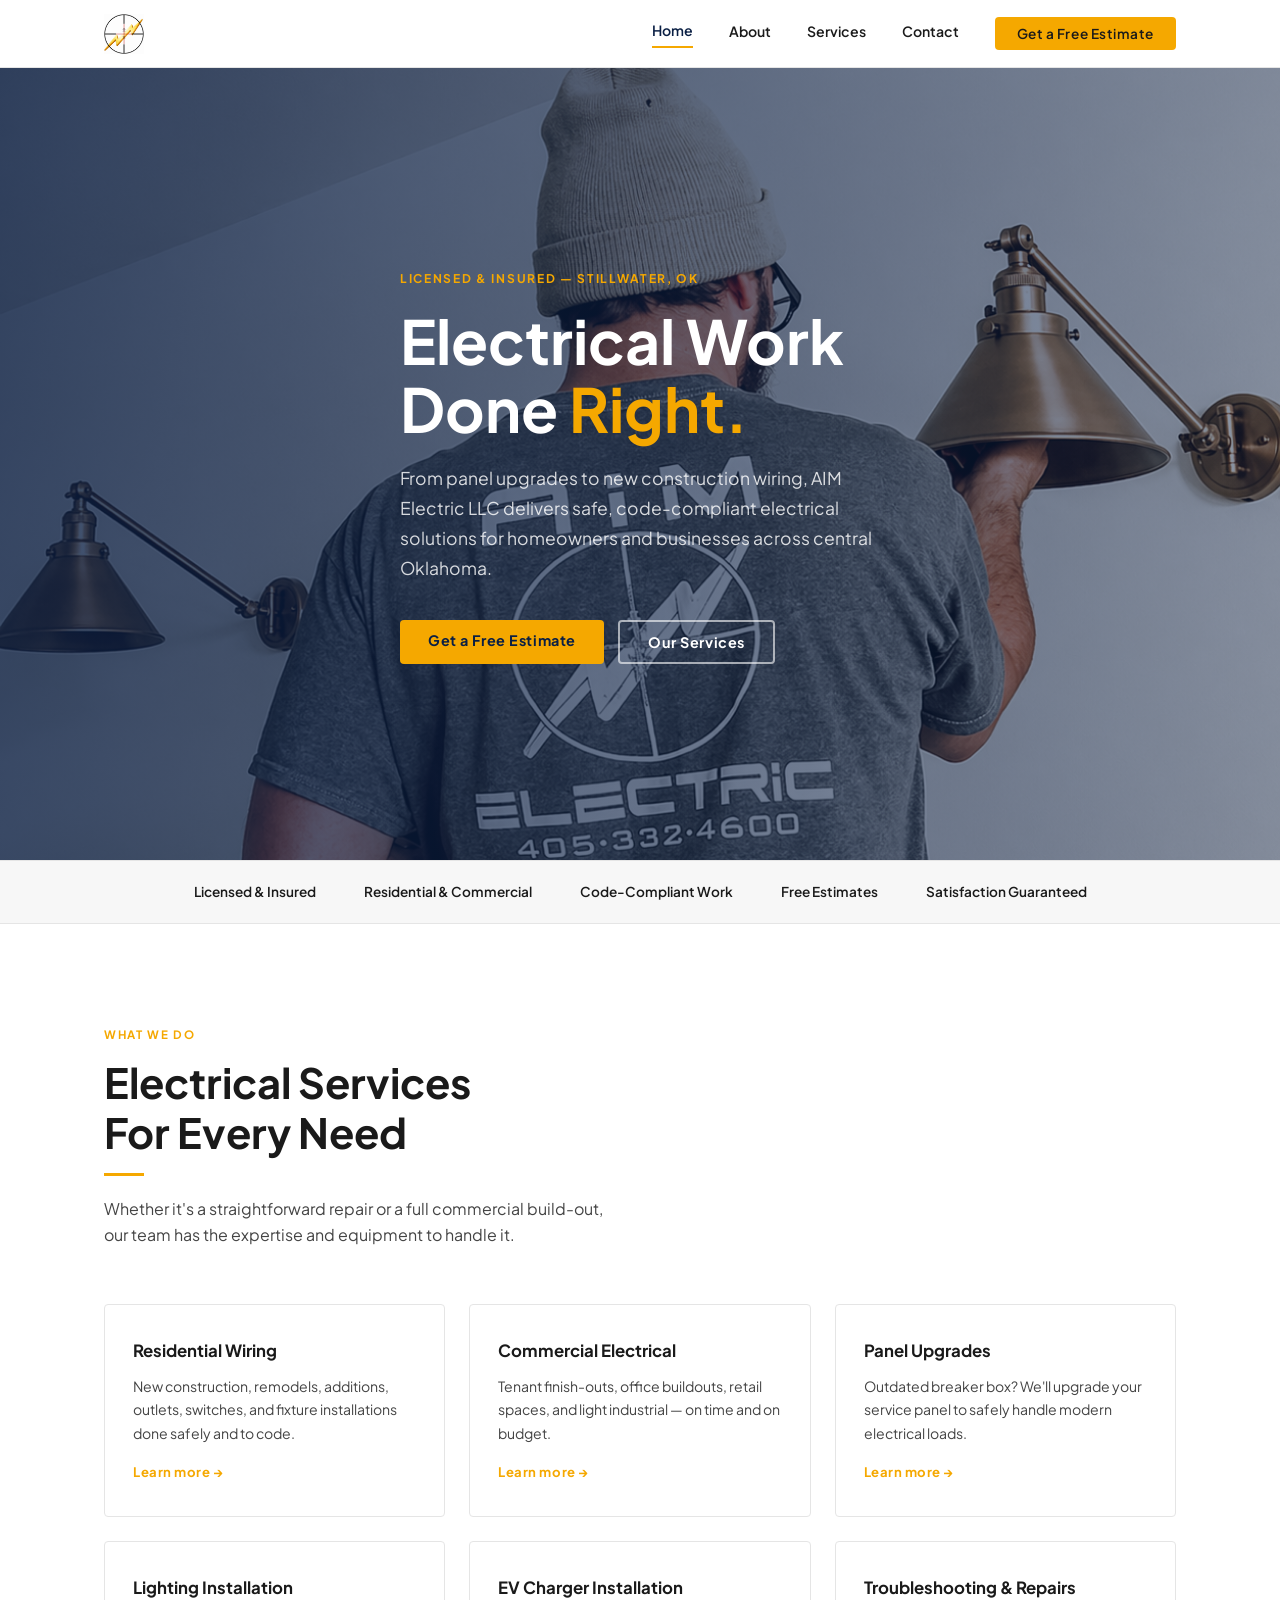
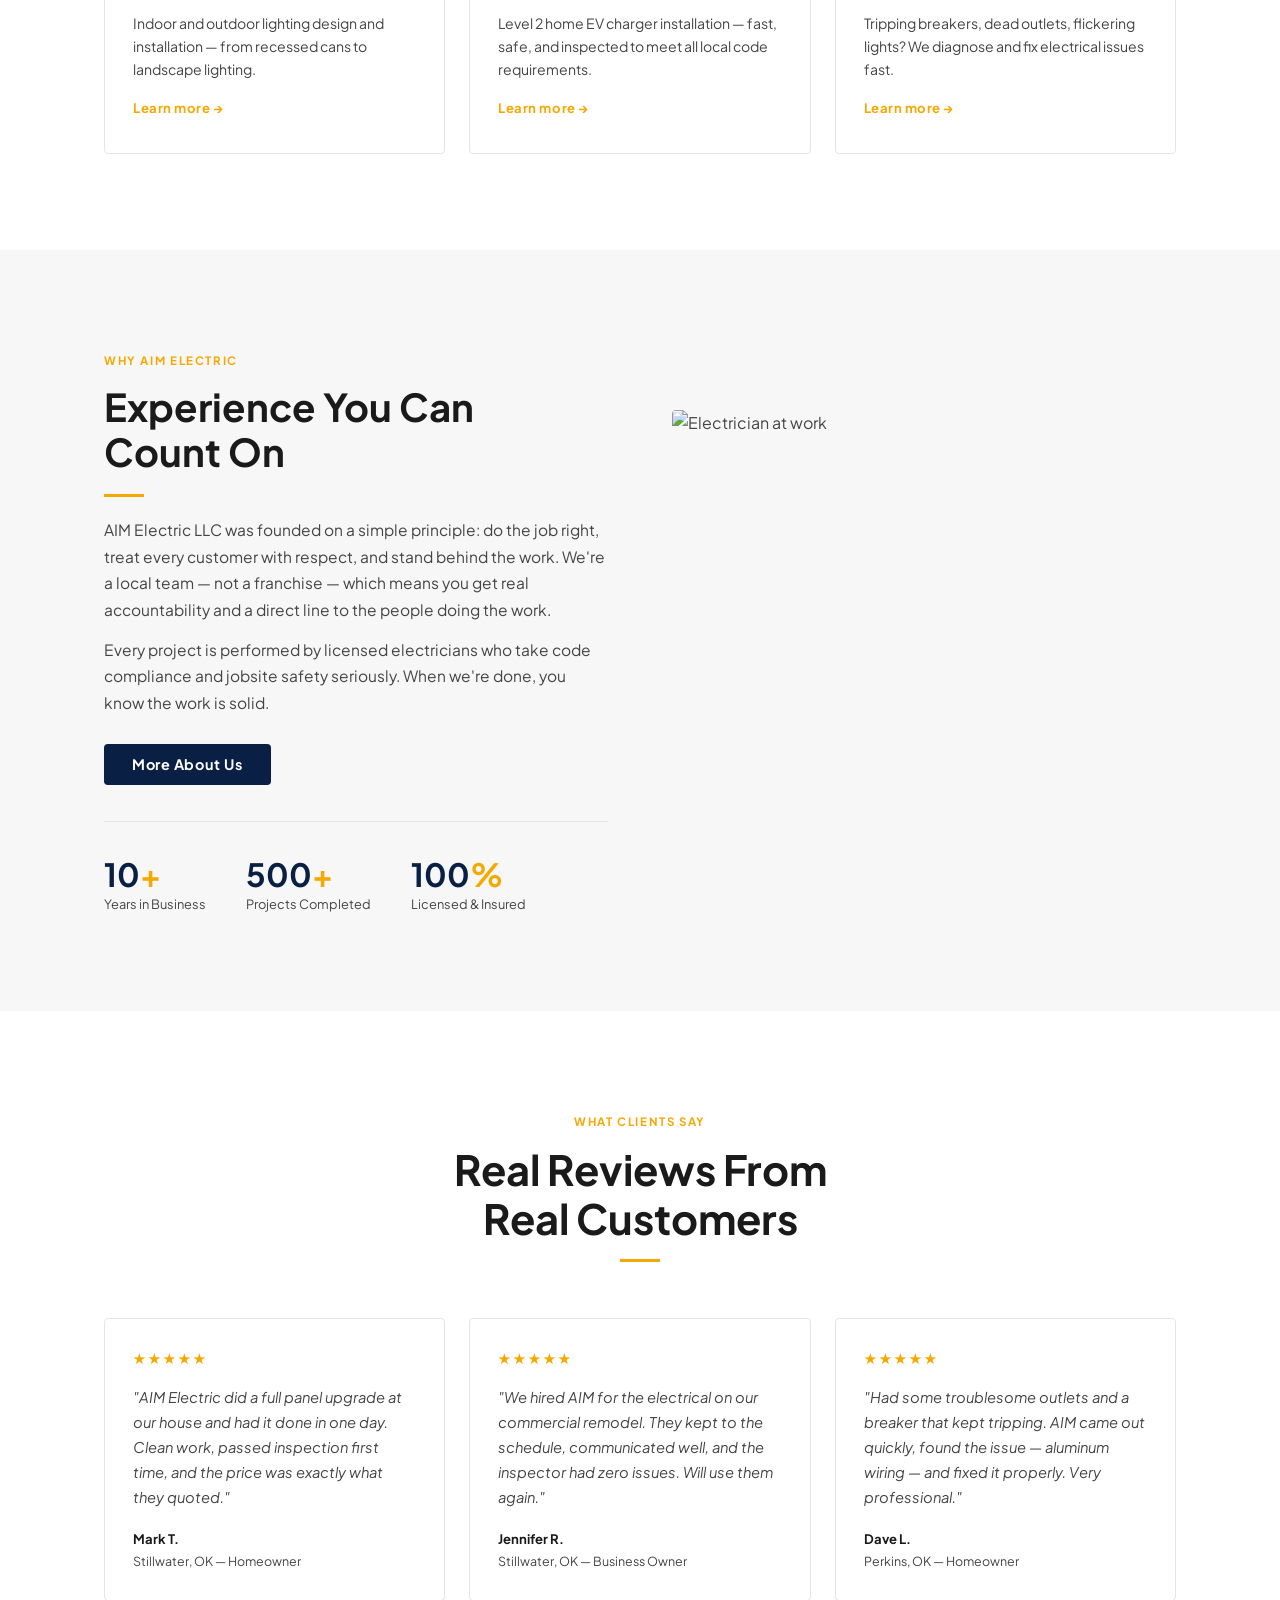
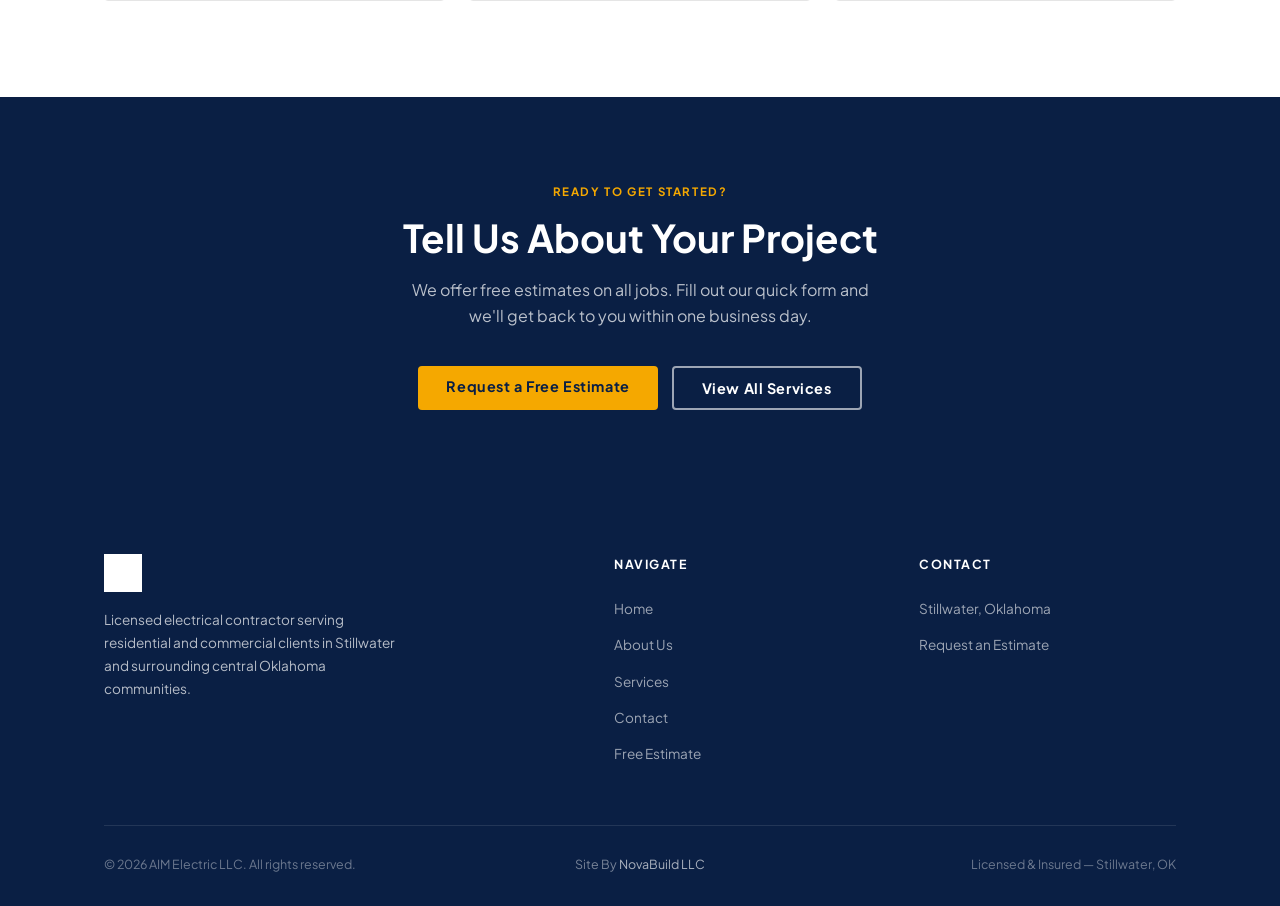
==== index.html @ 580af1d7 "Add SEO meta tags and sitemap for Google Search Console Co-Authored-By: Claude Sonnet 4.6 <noreply@a" ====
<!DOCTYPE html>
<html lang="en">
<head>
  <meta charset="UTF-8" />
  <meta name="google-site-verification" content="HYHI-oByEH_8BcsTdFU4TLCGy7oTAAjwu8lC7OO7nOA" />
  <meta name="description" content="AIM Electric - Licensed electrician serving the Stillwater and Edmond, OK area. Residential and commercial electrical services.">
  <meta name="keywords" content="electrician Stillwater OK, electrician Edmond OK, electrical contractor Oklahoma, AIM Electric">
  <meta property="og:title" content="AIM Electric | Licensed Electrician Oklahoma">
  <meta property="og:description" content="Licensed electrician serving Stillwater and Edmond, OK.">
  <meta property="og:url" content="https://aimelectric-ok.com/">
  <meta name="viewport" content="width=device-width, initial-scale=1.0" />
  <title>AIM Electric LLC — Licensed Electrical Contractor | Stillwater, OK</title>
  <link rel="stylesheet" href="css/style.css" />
</head>
<body>

  <!-- ═══ NAVBAR ═══ -->
  <nav class="navbar" role="navigation" aria-label="Main navigation">
    <div class="nav-inner">
      <a href="index.html" class="nav-logo" aria-label="AIM Electric Home">
        <img src="AIM_Logo.png" alt="AIM Electric LLC" />
      </a>
      <div class="nav-links">
        <a href="index.html" class="active">Home</a>
        <a href="about.html">About</a>
        <a href="services.html">Services</a>
        <a href="contact.html">Contact</a>
        <a href="contact.html" class="btn btn-gold">Get a Free Estimate</a>
      </div>
      <button class="hamburger" aria-label="Open menu" aria-expanded="false">
        <span></span><span></span><span></span>
      </button>
    </div>
  </nav>
  <div class="mobile-nav">
    <a href="index.html">Home</a>
    <a href="about.html">About</a>
    <a href="services.html">Services</a>
    <a href="contact.html">Contact</a>
    <a href="contact.html" class="btn btn-gold">Get a Free Estimate</a>
  </div>

  <!-- ═══ HERO ═══ -->
  <section class="hero" aria-label="Hero">
    <div class="hero-bg" style="background-image: url('Photos/Hero_Photo.png');"></div>
    <div class="hero-overlay"></div>
    <div class="container">
      <div class="hero-content">
        <span class="eyebrow">Licensed &amp; Insured — Stillwater, OK</span>
        <h1>Electrical Work<br>Done <span>Right.</span></h1>
        <p>From panel upgrades to new construction wiring, AIM Electric LLC delivers safe, code-compliant electrical solutions for homeowners and businesses across central Oklahoma.</p>
        <div class="hero-actions">
          <a href="contact.html" class="btn btn-gold">Get a Free Estimate</a>
          <a href="services.html" class="btn btn-outline-white">Our Services</a>
        </div>
      </div>
    </div>
  </section>

  <!-- ═══ TRUST BAR ═══ -->
  <div class="trust-bar">
    <div class="trust-bar-inner">
      <div class="trust-item">Licensed &amp; Insured</div>
      <div class="trust-item">Residential &amp; Commercial</div>
      <div class="trust-item">Code-Compliant Work</div>
      <div class="trust-item">Free Estimates</div>
      <div class="trust-item">Satisfaction Guaranteed</div>
    </div>
  </div>

  <!-- ═══ SERVICES OVERVIEW ═══ -->
  <section class="section">
    <div class="container">
      <div class="section-heading fade-up">
        <span class="section-label">What We Do</span>
        <h2>Electrical Services<br>For Every Need</h2>
        <div class="divider"></div>
        <p>Whether it's a straightforward repair or a full commercial build-out, our team has the expertise and equipment to handle it.</p>
      </div>
      <div class="services-grid">
        <div class="service-card fade-up delay-1">
          <h3>Residential Wiring</h3>
          <p>New construction, remodels, additions, outlets, switches, and fixture installations done safely and to code.</p>
          <a href="services.html" class="service-card-link">Learn more →</a>
        </div>
        <div class="service-card fade-up delay-2">
          <h3>Commercial Electrical</h3>
          <p>Tenant finish-outs, office buildouts, retail spaces, and light industrial — on time and on budget.</p>
          <a href="services.html" class="service-card-link">Learn more →</a>
        </div>
        <div class="service-card fade-up delay-3">
          <h3>Panel Upgrades</h3>
          <p>Outdated breaker box? We'll upgrade your service panel to safely handle modern electrical loads.</p>
          <a href="services.html" class="service-card-link">Learn more →</a>
        </div>
        <div class="service-card fade-up delay-1">
          <h3>Lighting Installation</h3>
          <p>Indoor and outdoor lighting design and installation — from recessed cans to landscape lighting.</p>
          <a href="services.html" class="service-card-link">Learn more →</a>
        </div>
        <div class="service-card fade-up delay-2">
          <h3>EV Charger Installation</h3>
          <p>Level 2 home EV charger installation — fast, safe, and inspected to meet all local code requirements.</p>
          <a href="services.html" class="service-card-link">Learn more →</a>
        </div>
        <div class="service-card fade-up delay-3">
          <h3>Troubleshooting &amp; Repairs</h3>
          <p>Tripping breakers, dead outlets, flickering lights? We diagnose and fix electrical issues fast.</p>
          <a href="services.html" class="service-card-link">Learn more →</a>
        </div>
      </div>
    </div>
  </section>

  <!-- ═══ WHY AIM ═══ -->
  <section class="section section-gray">
    <div class="container">
      <div class="why-grid">
        <div class="why-left fade-up">
          <span class="section-label">Why AIM Electric</span>
          <h2>Experience You Can<br>Count On</h2>
          <div class="divider"></div>
          <p>AIM Electric LLC was founded on a simple principle: do the job right, treat every customer with respect, and stand behind the work. We're a local team — not a franchise — which means you get real accountability and a direct line to the people doing the work.</p>
          <p>Every project is performed by licensed electricians who take code compliance and jobsite safety seriously. When we're done, you know the work is solid.</p>
          <a href="about.html" class="btn btn-primary">More About Us</a>
          <div class="stat-row">
            <div class="stat-item">
              <div class="stat-num">10<span>+</span></div>
              <div class="stat-label">Years in Business</div>
            </div>
            <div class="stat-item">
              <div class="stat-num">500<span>+</span></div>
              <div class="stat-label">Projects Completed</div>
            </div>
            <div class="stat-item">
              <div class="stat-num">100<span>%</span></div>
              <div class="stat-label">Licensed &amp; Insured</div>
            </div>
          </div>
        </div>
        <div class="why-right fade-up delay-2">
          <img src="https://images.unsplash.com/photo-1558618666-fcd25c85cd64?w=900&q=80" alt="Electrician at work" />
        </div>
      </div>
    </div>
  </section>

  <!-- ═══ TESTIMONIALS ═══ -->
  <section class="section">
    <div class="container">
      <div class="section-heading centered fade-up">
        <span class="section-label">What Clients Say</span>
        <h2>Real Reviews From<br>Real Customers</h2>
        <div class="divider centered"></div>
      </div>
      <div class="testimonials-grid">
        <div class="testi-card fade-up delay-1">
          <div class="testi-stars">★★★★★</div>
          <blockquote>"AIM Electric did a full panel upgrade at our house and had it done in one day. Clean work, passed inspection first time, and the price was exactly what they quoted."</blockquote>
          <div class="testi-author">Mark T.</div>
          <div class="testi-location">Stillwater, OK — Homeowner</div>
        </div>
        <div class="testi-card fade-up delay-2">
          <div class="testi-stars">★★★★★</div>
          <blockquote>"We hired AIM for the electrical on our commercial remodel. They kept to the schedule, communicated well, and the inspector had zero issues. Will use them again."</blockquote>
          <div class="testi-author">Jennifer R.</div>
          <div class="testi-location">Stillwater, OK — Business Owner</div>
        </div>
        <div class="testi-card fade-up delay-3">
          <div class="testi-stars">★★★★★</div>
          <blockquote>"Had some troublesome outlets and a breaker that kept tripping. AIM came out quickly, found the issue — aluminum wiring — and fixed it properly. Very professional."</blockquote>
          <div class="testi-author">Dave L.</div>
          <div class="testi-location">Perkins, OK — Homeowner</div>
        </div>
      </div>
    </div>
  </section>

  <!-- ═══ CTA STRIP ═══ -->
  <section class="cta-strip">
    <div class="container">
      <span class="section-label eyebrow">Ready to Get Started?</span>
      <h2>Tell Us About Your Project</h2>
      <p>We offer free estimates on all jobs. Fill out our quick form and we'll get back to you within one business day.</p>
      <div class="cta-actions">
        <a href="contact.html" class="btn btn-gold">Request a Free Estimate</a>
        <a href="services.html" class="btn btn-outline-white">View All Services</a>
      </div>
    </div>
  </section>

  <!-- ═══ FOOTER ═══ -->
  <footer class="footer">
    <div class="container">
      <div class="footer-grid">
        <div class="footer-brand">
          <img src="AIM_Logo.png" alt="AIM Electric LLC" class="footer-logo" />
          <p>Licensed electrical contractor serving residential and commercial clients in Stillwater and surrounding central Oklahoma communities.</p>
        </div>
        <div class="footer-col">
          <h4>Navigate</h4>
          <ul>
            <li><a href="index.html">Home</a></li>
            <li><a href="about.html">About Us</a></li>
            <li><a href="services.html">Services</a></li>
            <li><a href="contact.html">Contact</a></li>
            <li><a href="contact.html">Free Estimate</a></li>
          </ul>
        </div>
        <div class="footer-col">
          <h4>Contact</h4>
          <ul>
            <li><a href="contact.html">Stillwater, Oklahoma</a></li>
            <li><a href="contact.html">Request an Estimate</a></li>
          </ul>
        </div>
      </div>
      <div class="footer-bottom">
        <span>&copy; 2026 AIM Electric LLC. All rights reserved.</span>
        <span class="footer-credit">Site By <a href="https://www.novabuildweb.com" target="_blank" rel="noopener noreferrer">NovaBuild LLC</a></span>
        <span>Licensed &amp; Insured — Stillwater, OK</span>
      </div>
    </div>
  </footer>

  <script src="js/main.js"></script>
</body>
</html>
---- css/style.css ----
/* ── AIM Electric LLC — Shared Styles ── */
@import url('https://fonts.googleapis.com/css2?family=Plus+Jakarta+Sans:wght@400;500;600;700&display=swap');

:root {
  --white: #FFFFFF;
  --gray-bg: #F7F7F7;
  --gray-border: #E5E5E5;
  --navy: #0A1F44;
  --gold: #F5A800;
  --text-dark: #1A1A1A;
  --text-body: #444444;
  --radius: 4px;
  --ease: 0.22s ease;
  --shadow: 0 2px 16px rgba(10,31,68,0.09);
  --shadow-lg: 0 8px 40px rgba(10,31,68,0.13);
}

*, *::before, *::after { box-sizing: border-box; margin: 0; padding: 0; }

html { scroll-behavior: smooth; }

body {
  font-family: 'Plus Jakarta Sans', sans-serif;
  color: var(--text-body);
  background: var(--white);
  line-height: 1.65;
  -webkit-font-smoothing: antialiased;
}

img { max-width: 100%; display: block; }
a { text-decoration: none; color: inherit; }
ul { list-style: none; }

/* ── CONTAINER ── */
.container { max-width: 1120px; margin: 0 auto; padding: 0 24px; }

/* ── BUTTONS ── */
.btn {
  display: inline-block;
  padding: 13px 28px;
  border-radius: var(--radius);
  font-size: 0.9rem;
  font-weight: 700;
  letter-spacing: 0.04em;
  transition: all var(--ease);
  cursor: pointer;
  border: none;
  line-height: 1;
  white-space: nowrap;
}
.btn-primary { background: var(--navy); color: var(--white); }
.btn-primary:hover { background: #0d2a5e; }
.btn-gold { background: var(--gold); color: var(--navy); }
.btn-gold:hover { background: #e09800; }
.btn-outline { background: transparent; color: var(--navy); border: 2px solid var(--navy); }
.btn-outline:hover { background: var(--navy); color: var(--white); }
.btn-outline-white { background: transparent; color: var(--white); border: 2px solid rgba(255,255,255,0.6); }
.btn-outline-white:hover { background: var(--white); color: var(--navy); }

/* ── NAVBAR ── */
.navbar {
  position: fixed;
  top: 0; left: 0; right: 0;
  z-index: 900;
  background: var(--white);
  border-bottom: 1px solid var(--gray-border);
  height: 68px;
}
.nav-inner {
  max-width: 1120px;
  margin: 0 auto;
  padding: 0 24px;
  height: 100%;
  display: flex;
  align-items: center;
  justify-content: space-between;
}
.nav-logo img { height: 40px; width: auto; }
.nav-links { display: flex; align-items: center; gap: 36px; }
.nav-links a {
  font-size: 0.88rem;
  font-weight: 600;
  color: var(--text-dark);
  transition: color var(--ease);
  position: relative;
  padding-bottom: 4px;
}
.nav-links a:hover { color: var(--gold); }
.nav-links a.active {
  color: var(--navy);
  border-bottom: 2px solid var(--gold);
}
.nav-links .btn { padding: 10px 22px; font-size: 0.85rem; }

.hamburger {
  display: none;
  flex-direction: column;
  gap: 5px;
  background: none;
  border: none;
  cursor: pointer;
  padding: 4px;
}
.hamburger span {
  display: block;
  width: 24px;
  height: 2px;
  background: var(--text-dark);
  transition: all 0.25s ease;
  border-radius: 2px;
}

.mobile-nav {
  display: none;
  position: fixed;
  top: 68px; left: 0; right: 0;
  background: var(--white);
  border-bottom: 1px solid var(--gray-border);
  z-index: 899;
  flex-direction: column;
  padding: 16px 24px 24px;
  gap: 4px;
}
.mobile-nav a {
  display: block;
  padding: 12px 0;
  font-size: 0.95rem;
  font-weight: 600;
  color: var(--text-dark);
  border-bottom: 1px solid var(--gray-border);
}
.mobile-nav a:last-child { border-bottom: none; }
.mobile-nav .btn { margin-top: 12px; text-align: center; width: 100%; }

/* ── PAGE OFFSET ── */
body { padding-top: 68px; }

/* ── HERO (full) ── */
.hero {
  position: relative;
  min-height: 88vh;
  display: flex;
  align-items: center;
  overflow: hidden;
}
.hero-bg {
  position: absolute;
  inset: 0;
  background-size: cover;
  background-position: center;
}
.hero-overlay {
  position: absolute;
  inset: 0;
  background: linear-gradient(100deg, rgba(10,31,68,0.82) 0%, rgba(10,31,68,0.45) 100%);
}
.hero-content {
  position: relative;
  z-index: 2;
  max-width: 640px;
  padding: 80px 24px;
}
.hero-content .eyebrow {
  display: inline-block;
  font-size: 0.75rem;
  font-weight: 700;
  letter-spacing: 0.14em;
  text-transform: uppercase;
  color: var(--gold);
  margin-bottom: 18px;
}
.hero-content h1 {
  font-size: clamp(2.4rem, 5vw, 3.8rem);
  font-weight: 700;
  color: var(--white);
  line-height: 1.12;
  margin-bottom: 22px;
}
.hero-content h1 span { color: var(--gold); }
.hero-content p {
  font-size: 1.1rem;
  color: rgba(255,255,255,0.82);
  max-width: 480px;
  margin-bottom: 36px;
  line-height: 1.7;
}
.hero-actions { display: flex; gap: 14px; flex-wrap: wrap; }

/* ── HERO SM (page heroes) ── */
.hero-sm {
  min-height: 38vh;
  display: flex;
  align-items: center;
  position: relative;
  overflow: hidden;
}
.hero-sm .hero-content { padding: 60px 24px; }
.hero-sm .hero-content h1 { font-size: clamp(1.9rem, 4vw, 2.8rem); }

/* ── TRUST BAR ── */
.trust-bar {
  background: var(--gray-bg);
  border-top: 1px solid var(--gray-border);
  border-bottom: 1px solid var(--gray-border);
  padding: 20px 0;
}
.trust-bar-inner {
  display: flex;
  align-items: center;
  justify-content: center;
  gap: 48px;
  flex-wrap: wrap;
}
.trust-item {
  display: flex;
  align-items: center;
  gap: 10px;
  font-size: 0.85rem;
  font-weight: 600;
  color: var(--text-dark);
}
.trust-icon { font-size: 1.2rem; }

/* ── SECTIONS ── */
.section { padding: 96px 0; }
.section-sm { padding: 64px 0; }
.section-gray { background: var(--gray-bg); }

.section-label {
  display: inline-block;
  font-size: 0.72rem;
  font-weight: 700;
  letter-spacing: 0.14em;
  text-transform: uppercase;
  color: var(--gold);
  margin-bottom: 14px;
}
.section-heading { max-width: 600px; margin-bottom: 56px; }
.section-heading.centered { margin: 0 auto 56px; text-align: center; }
.section-heading h2 {
  font-size: clamp(1.8rem, 3.5vw, 2.6rem);
  font-weight: 700;
  color: var(--text-dark);
  line-height: 1.18;
  margin-bottom: 16px;
}
.section-heading p { font-size: 1rem; color: var(--text-body); max-width: 520px; }
.section-heading.centered p { margin: 0 auto; }

.divider {
  width: 40px;
  height: 3px;
  background: var(--gold);
  margin-bottom: 20px;
}
.divider.centered { margin: 0 auto 20px; }

/* ── SERVICE CARDS ── */
.services-grid {
  display: grid;
  grid-template-columns: repeat(3, 1fr);
  gap: 24px;
}
.service-card {
  background: var(--white);
  border: 1px solid var(--gray-border);
  border-radius: var(--radius);
  padding: 32px 28px;
  transition: all var(--ease);
}
.service-card:hover {
  border-color: var(--gold);
  box-shadow: var(--shadow);
  transform: translateY(-2px);
}
.service-card-icon {
  width: 52px;
  height: 52px;
  background: rgba(245,168,0,0.1);
  border-radius: var(--radius);
  display: flex;
  align-items: center;
  justify-content: center;
  font-size: 1.5rem;
  margin-bottom: 20px;
}
.service-card h3 {
  font-size: 1.05rem;
  font-weight: 700;
  color: var(--text-dark);
  margin-bottom: 10px;
}
.service-card p { font-size: 0.88rem; color: var(--text-body); line-height: 1.65; }
.service-card-img {
  width: calc(100% + 56px);
  margin: -32px -28px 24px;
  height: 200px;
  object-fit: cover;
  display: block;
  border-radius: var(--radius) var(--radius) 0 0;
}
.service-card-link {
  display: inline-block;
  margin-top: 16px;
  font-size: 0.82rem;
  font-weight: 700;
  color: var(--gold);
  letter-spacing: 0.04em;
}
.service-card-link:hover { color: var(--navy); }

/* ── WHY AIM ── */
.why-grid {
  display: grid;
  grid-template-columns: 1fr 1fr;
  gap: 64px;
  align-items: center;
}
.why-left h2 {
  font-size: clamp(1.8rem, 3vw, 2.5rem);
  font-weight: 700;
  color: var(--text-dark);
  line-height: 1.18;
  margin-bottom: 20px;
}
.why-left p { font-size: 0.97rem; color: var(--text-body); margin-bottom: 14px; line-height: 1.7; }
.why-left .btn { margin-top: 14px; }
.why-right img {
  width: 100%;
  border-radius: var(--radius);
  object-fit: cover;
  height: 440px;
}

.stat-row {
  display: flex;
  gap: 40px;
  margin-top: 36px;
  padding-top: 36px;
  border-top: 1px solid var(--gray-border);
}
.stat-item .stat-num {
  font-size: 2rem;
  font-weight: 700;
  color: var(--navy);
  line-height: 1;
}
.stat-item .stat-num span { color: var(--gold); }
.stat-item .stat-label { font-size: 0.8rem; color: var(--text-body); margin-top: 4px; }

/* ── TESTIMONIALS ── */
.testimonials-grid {
  display: grid;
  grid-template-columns: repeat(3, 1fr);
  gap: 24px;
}
.testi-card {
  background: var(--white);
  border: 1px solid var(--gray-border);
  border-radius: var(--radius);
  padding: 28px;
}
.testi-stars { color: var(--gold); font-size: 0.9rem; margin-bottom: 14px; letter-spacing: 2px; }
.testi-card blockquote {
  font-size: 0.92rem;
  color: var(--text-body);
  line-height: 1.7;
  margin-bottom: 18px;
  font-style: italic;
}
.testi-author { font-size: 0.82rem; font-weight: 700; color: var(--text-dark); }
.testi-location { font-size: 0.78rem; color: var(--text-body); margin-top: 2px; }

/* ── CTA STRIP ── */
.cta-strip {
  background: var(--navy);
  padding: 80px 0;
  text-align: center;
}
.cta-strip .eyebrow { color: var(--gold); }
.cta-strip h2 {
  font-size: clamp(1.7rem, 3.5vw, 2.4rem);
  font-weight: 700;
  color: var(--white);
  margin-bottom: 16px;
  line-height: 1.2;
}
.cta-strip p { font-size: 1rem; color: rgba(255,255,255,0.72); margin-bottom: 36px; max-width: 480px; margin-left: auto; margin-right: auto; }
.cta-actions { display: flex; gap: 14px; justify-content: center; flex-wrap: wrap; }

/* ── ABOUT PAGE ── */
.story-grid {
  display: grid;
  grid-template-columns: 1fr 1fr;
  gap: 64px;
  align-items: center;
}
.story-right img {
  width: 100%;
  height: 400px;
  object-fit: cover;
  border-radius: var(--radius);
}

.values-grid {
  display: grid;
  grid-template-columns: repeat(4, 1fr);
  gap: 24px;
}
.value-card {
  text-align: center;
  padding: 32px 20px;
  background: var(--white);
  border: 1px solid var(--gray-border);
  border-radius: var(--radius);
}
.value-icon { font-size: 2rem; margin-bottom: 14px; }
.value-card h4 { font-size: 0.95rem; font-weight: 700; color: var(--text-dark); margin-bottom: 8px; }
.value-card p { font-size: 0.82rem; color: var(--text-body); line-height: 1.65; }

/* ── CONTACT PAGE ── */
.contact-layout {
  display: grid;
  grid-template-columns: 1fr 1.5fr;
  gap: 64px;
  align-items: start;
}
.contact-info h2 {
  font-size: clamp(1.5rem, 3vw, 2.1rem);
  font-weight: 700;
  color: var(--text-dark);
  margin-bottom: 14px;
  line-height: 1.2;
}
.contact-info p { font-size: 0.95rem; color: var(--text-body); margin-bottom: 32px; line-height: 1.7; }

.contact-items { display: flex; flex-direction: column; gap: 20px; }
.contact-item { display: flex; align-items: flex-start; gap: 14px; }
.ci-icon {
  width: 44px;
  height: 44px;
  background: rgba(245,168,0,0.1);
  border-radius: var(--radius);
  display: flex;
  align-items: center;
  justify-content: center;
  font-size: 1.2rem;
  flex-shrink: 0;
}
.ci-label { font-size: 0.72rem; font-weight: 700; text-transform: uppercase; letter-spacing: 0.1em; color: var(--text-body); display: block; margin-bottom: 2px; }
.ci-value { font-size: 0.95rem; font-weight: 600; color: var(--text-dark); }
.ci-value a { color: var(--navy); }
.ci-value a:hover { color: var(--gold); }

/* ── FORMS ── */
.form-card {
  background: var(--white);
  border: 1px solid var(--gray-border);
  border-radius: var(--radius);
  padding: 40px;
  box-shadow: var(--shadow);
}
.form-card h3 {
  font-size: 1.35rem;
  font-weight: 700;
  color: var(--text-dark);
  margin-bottom: 6px;
}
.form-card .subtitle {
  font-size: 0.88rem;
  color: var(--text-body);
  margin-bottom: 28px;
  line-height: 1.65;
}

.form-grid {
  display: grid;
  grid-template-columns: 1fr 1fr;
  gap: 18px;
}
.form-group { display: flex; flex-direction: column; gap: 6px; }
.form-group.full { grid-column: 1 / -1; }
.form-group label {
  font-size: 0.8rem;
  font-weight: 700;
  color: var(--text-dark);
  letter-spacing: 0.03em;
}
.form-group input,
.form-group select,
.form-group textarea {
  width: 100%;
  padding: 11px 14px;
  border: 1.5px solid var(--gray-border);
  border-radius: var(--radius);
  font-family: inherit;
  font-size: 0.9rem;
  color: var(--text-dark);
  background: var(--white);
  transition: border-color var(--ease);
  outline: none;
}
.form-group input:focus,
.form-group select:focus,
.form-group textarea:focus { border-color: var(--navy); }
.form-group textarea { resize: vertical; min-height: 120px; }
.form-group select { appearance: none; background-image: url("data:image/svg+xml,%3Csvg xmlns='http://www.w3.org/2000/svg' width='12' height='8' viewBox='0 0 12 8'%3E%3Cpath d='M1 1l5 5 5-5' stroke='%23444' fill='none' stroke-width='1.5' stroke-linecap='round'/%3E%3C/svg%3E"); background-repeat: no-repeat; background-position: right 14px center; padding-right: 36px; }

.form-submit { align-items: flex-start; }
.form-submit .btn { min-width: 200px; padding: 14px 28px; font-size: 0.92rem; }

/* Services page full-width form */
.estimate-form-wrap { background: var(--gray-bg); padding: 56px 48px; border-radius: var(--radius); border: 1px solid var(--gray-border); }
.estimate-form-wrap h3 { font-size: 1.5rem; font-weight: 700; color: var(--text-dark); margin-bottom: 6px; }
.estimate-form-wrap .subtitle { font-size: 0.9rem; color: var(--text-body); margin-bottom: 28px; }

/* ── THANK YOU ── */
.thankyou-page {
  min-height: calc(100vh - 68px);
  display: flex;
  align-items: center;
  background: var(--gray-bg);
  padding: 80px 0;
}
.thankyou-card {
  background: var(--white);
  border: 1px solid var(--gray-border);
  border-radius: var(--radius);
  padding: 64px 48px;
  text-align: center;
  max-width: 580px;
  margin: 0 auto;
  box-shadow: var(--shadow);
}
.thankyou-icon {
  width: 72px;
  height: 72px;
  background: rgba(245,168,0,0.12);
  border-radius: 50%;
  display: flex;
  align-items: center;
  justify-content: center;
  font-size: 2rem;
  margin: 0 auto 28px;
}
.thankyou-card h1 { font-size: 1.9rem; font-weight: 700; color: var(--text-dark); margin-bottom: 16px; }
.thankyou-card p { font-size: 0.97rem; color: var(--text-body); margin-bottom: 36px; line-height: 1.7; max-width: 400px; margin-left: auto; margin-right: auto; }
.thankyou-actions { display: flex; gap: 14px; justify-content: center; flex-wrap: wrap; }

/* ── FOOTER ── */
.footer {
  background: var(--navy);
  padding: 64px 0 32px;
  color: rgba(255,255,255,0.7);
}
.footer-grid {
  display: grid;
  grid-template-columns: 1.8fr 1fr 1fr;
  gap: 48px;
  margin-bottom: 48px;
}
.footer-logo {
  height: 38px;
  width: auto;
  margin-bottom: 16px;
  filter: brightness(0) invert(1);
}
.footer-brand p { font-size: 0.85rem; line-height: 1.7; max-width: 300px; }
.footer-col h4 {
  font-size: 0.78rem;
  font-weight: 700;
  letter-spacing: 0.12em;
  text-transform: uppercase;
  color: var(--white);
  margin-bottom: 20px;
}
.footer-col li { margin-bottom: 10px; }
.footer-col a { font-size: 0.85rem; color: rgba(255,255,255,0.6); transition: color var(--ease); }
.footer-col a:hover { color: var(--gold); }

.footer-bottom {
  display: flex;
  align-items: center;
  justify-content: space-between;
  padding-top: 28px;
  border-top: 1px solid rgba(255,255,255,0.1);
  font-size: 0.78rem;
  color: rgba(255,255,255,0.4);
  position: relative;
  flex-wrap: wrap;
  gap: 8px;
}
.footer-credit {
  position: absolute;
  left: 50%;
  transform: translateX(-50%);
  white-space: nowrap;
  color: rgba(255,255,255,0.45);
}
.footer-credit a { color: rgba(255,255,255,0.65); transition: color var(--ease); }
.footer-credit a:hover { color: var(--gold); }

/* ── FADE UP ANIMATION ── */
.fade-up { opacity: 0; transform: translateY(28px); transition: opacity 0.55s ease, transform 0.55s ease; }
.fade-up.visible { opacity: 1; transform: translateY(0); }
.delay-1 { transition-delay: 0.1s; }
.delay-2 { transition-delay: 0.2s; }
.delay-3 { transition-delay: 0.3s; }
.delay-4 { transition-delay: 0.4s; }

/* ── RESPONSIVE ── */
@media (max-width: 900px) {
  .nav-links { display: none; }
  .hamburger { display: flex; }

  .services-grid { grid-template-columns: repeat(2, 1fr); }
  .why-grid { grid-template-columns: 1fr; gap: 40px; }
  .why-right img { height: 300px; }
  .story-grid { grid-template-columns: 1fr; gap: 40px; }
  .story-right img { height: 280px; }
  .values-grid { grid-template-columns: repeat(2, 1fr); }
  .testimonials-grid { grid-template-columns: 1fr; }
  .contact-layout { grid-template-columns: 1fr; gap: 40px; }
  .footer-grid { grid-template-columns: 1fr 1fr; gap: 32px; }
  .footer-brand { grid-column: 1 / -1; }
  .footer-credit { position: static; transform: none; }
  .estimate-form-wrap { padding: 32px 24px; }
}

@media (max-width: 600px) {
  .services-grid { grid-template-columns: 1fr; }
  .values-grid { grid-template-columns: 1fr; }
  .form-grid { grid-template-columns: 1fr; }
  .form-group.full { grid-column: 1; }
  .stat-row { gap: 24px; flex-wrap: wrap; }
  .trust-bar-inner { gap: 24px; }
  .hero-actions { flex-direction: column; }
  .footer-grid { grid-template-columns: 1fr; }
  .footer-bottom { flex-direction: column; align-items: flex-start; gap: 6px; }
  .thankyou-card { padding: 40px 24px; }
}
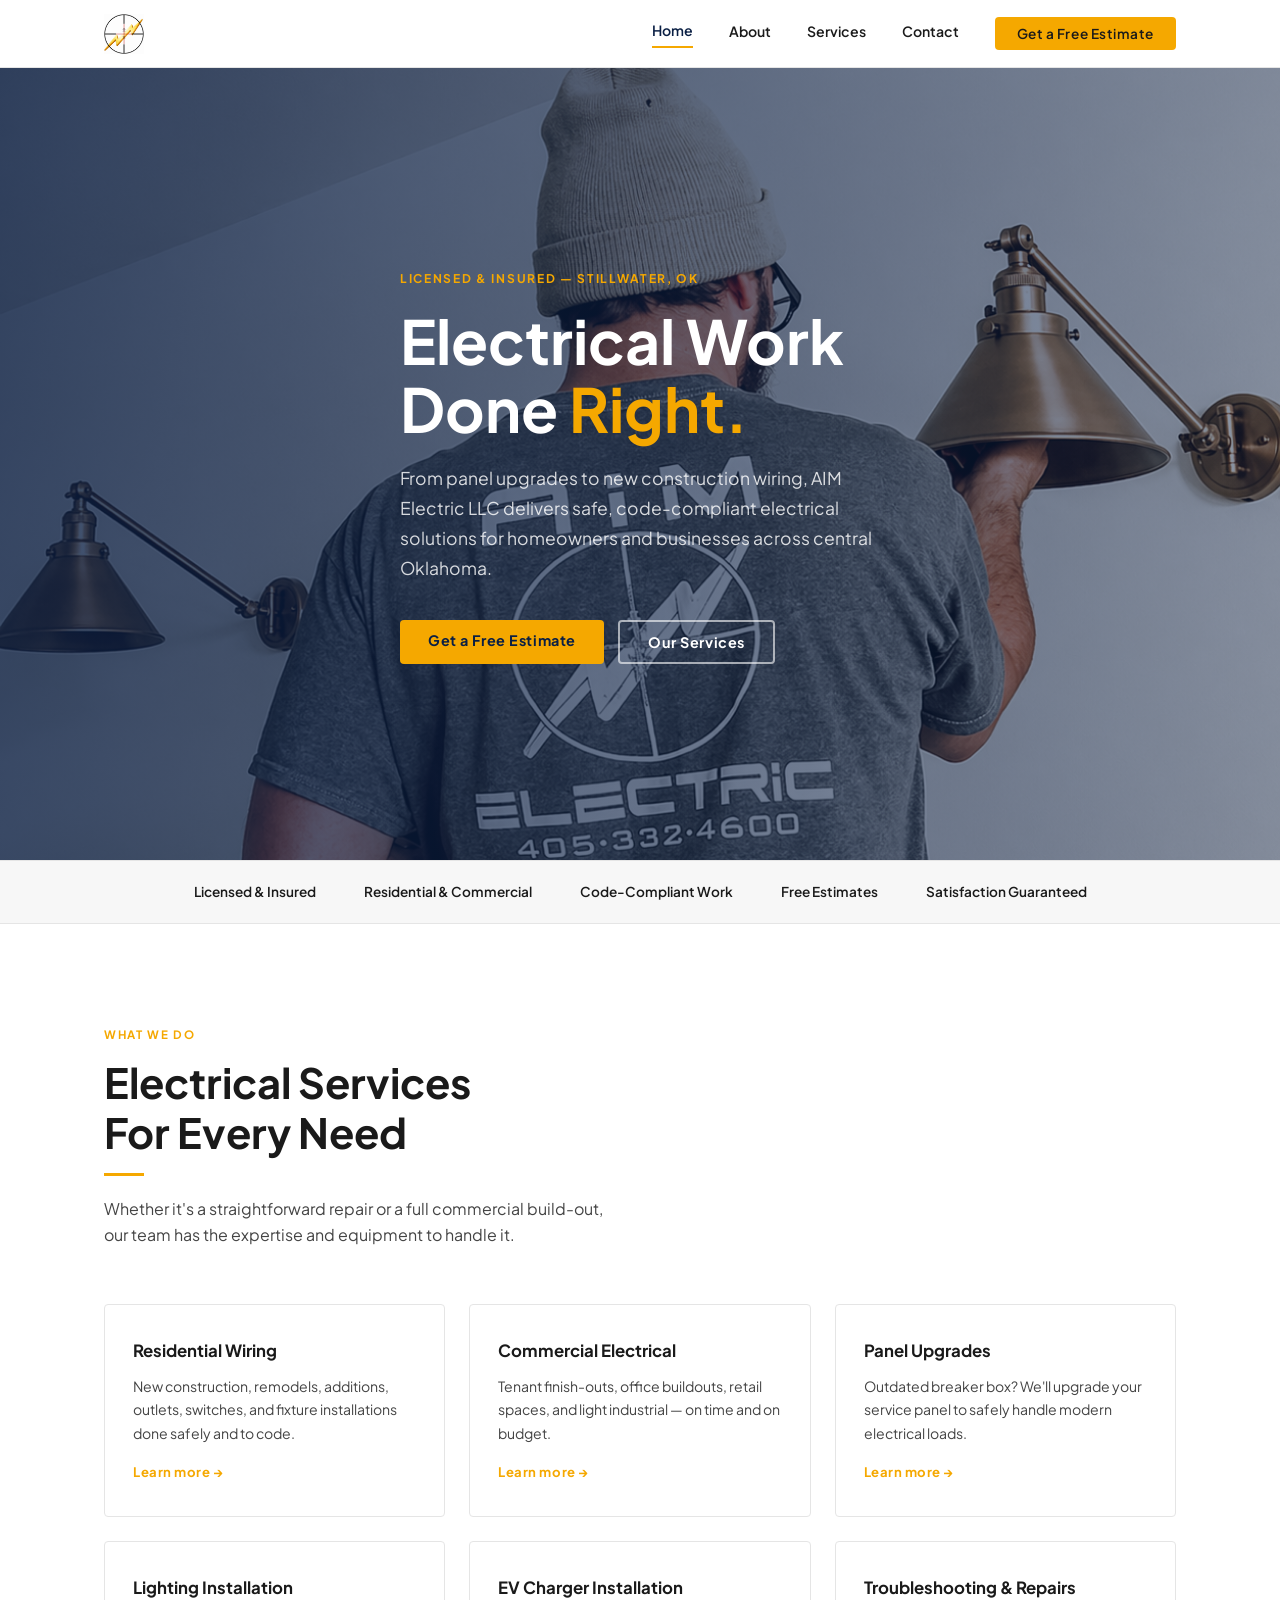
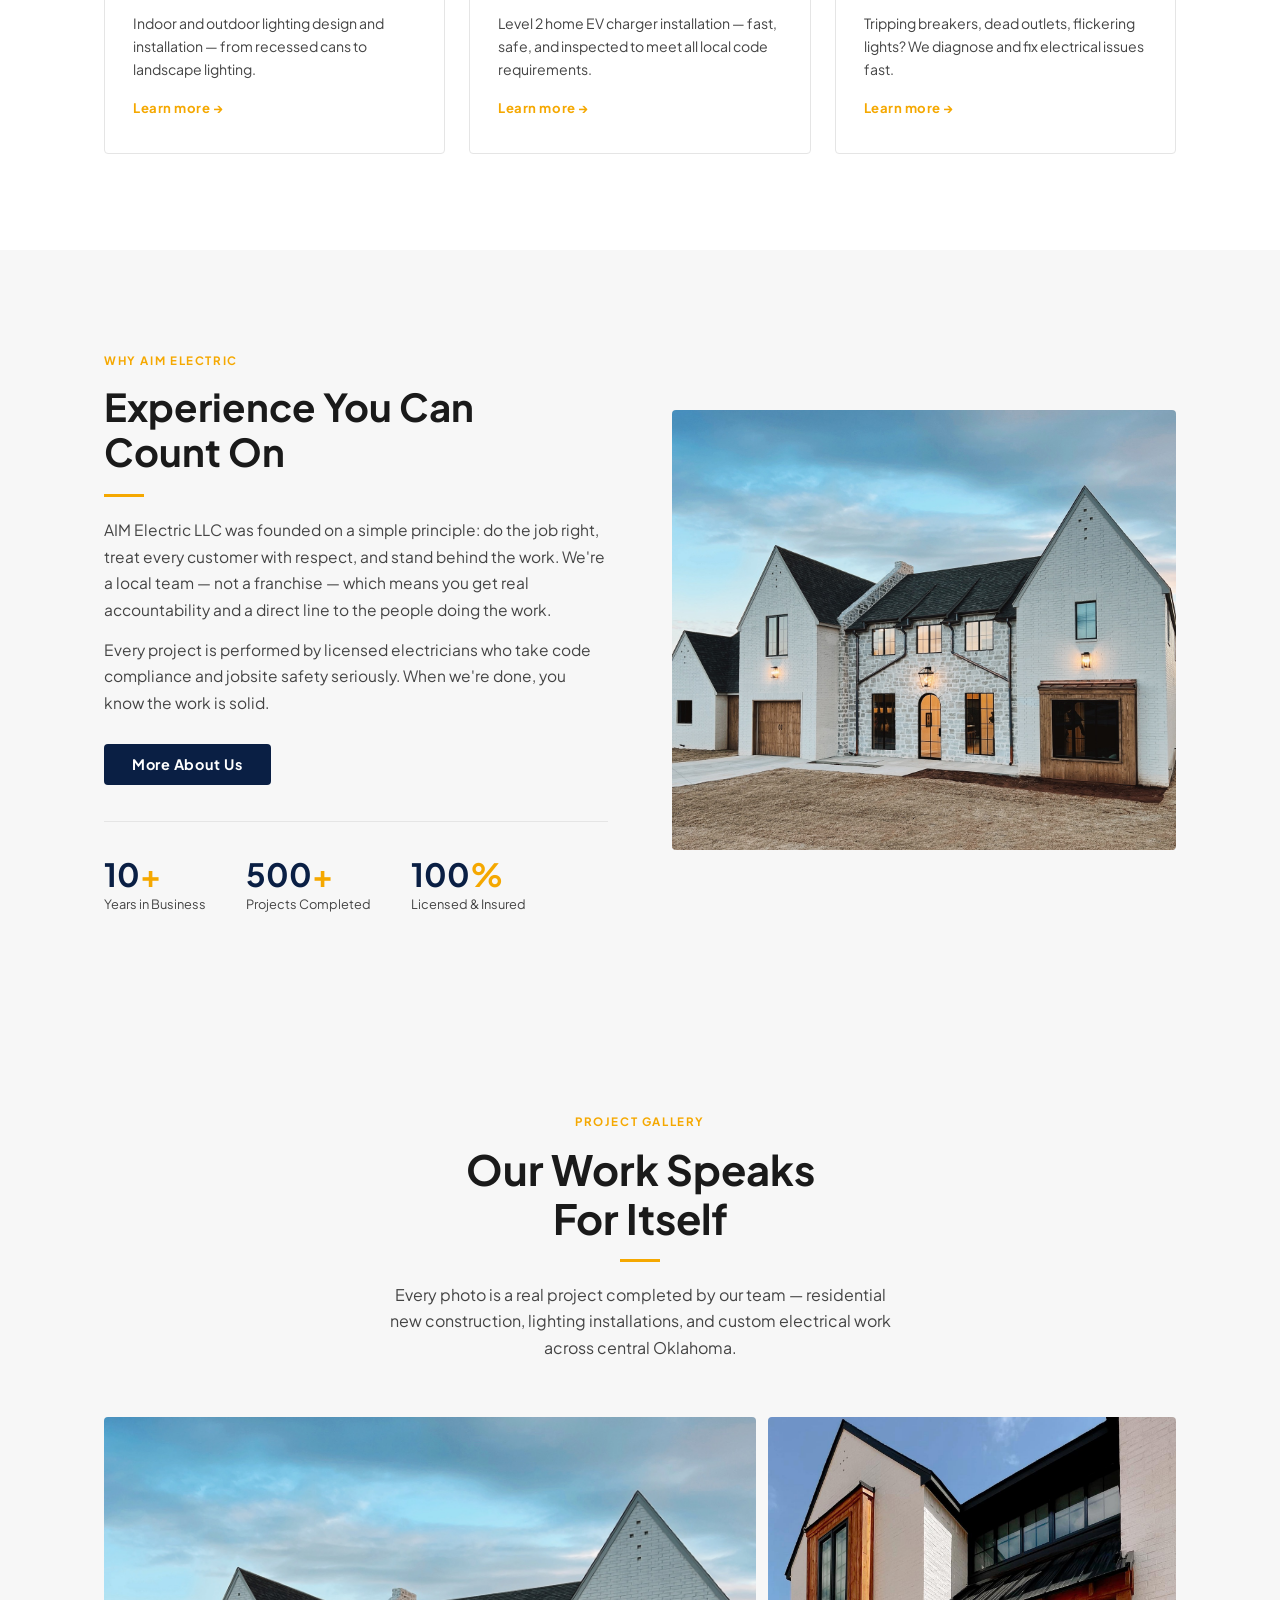
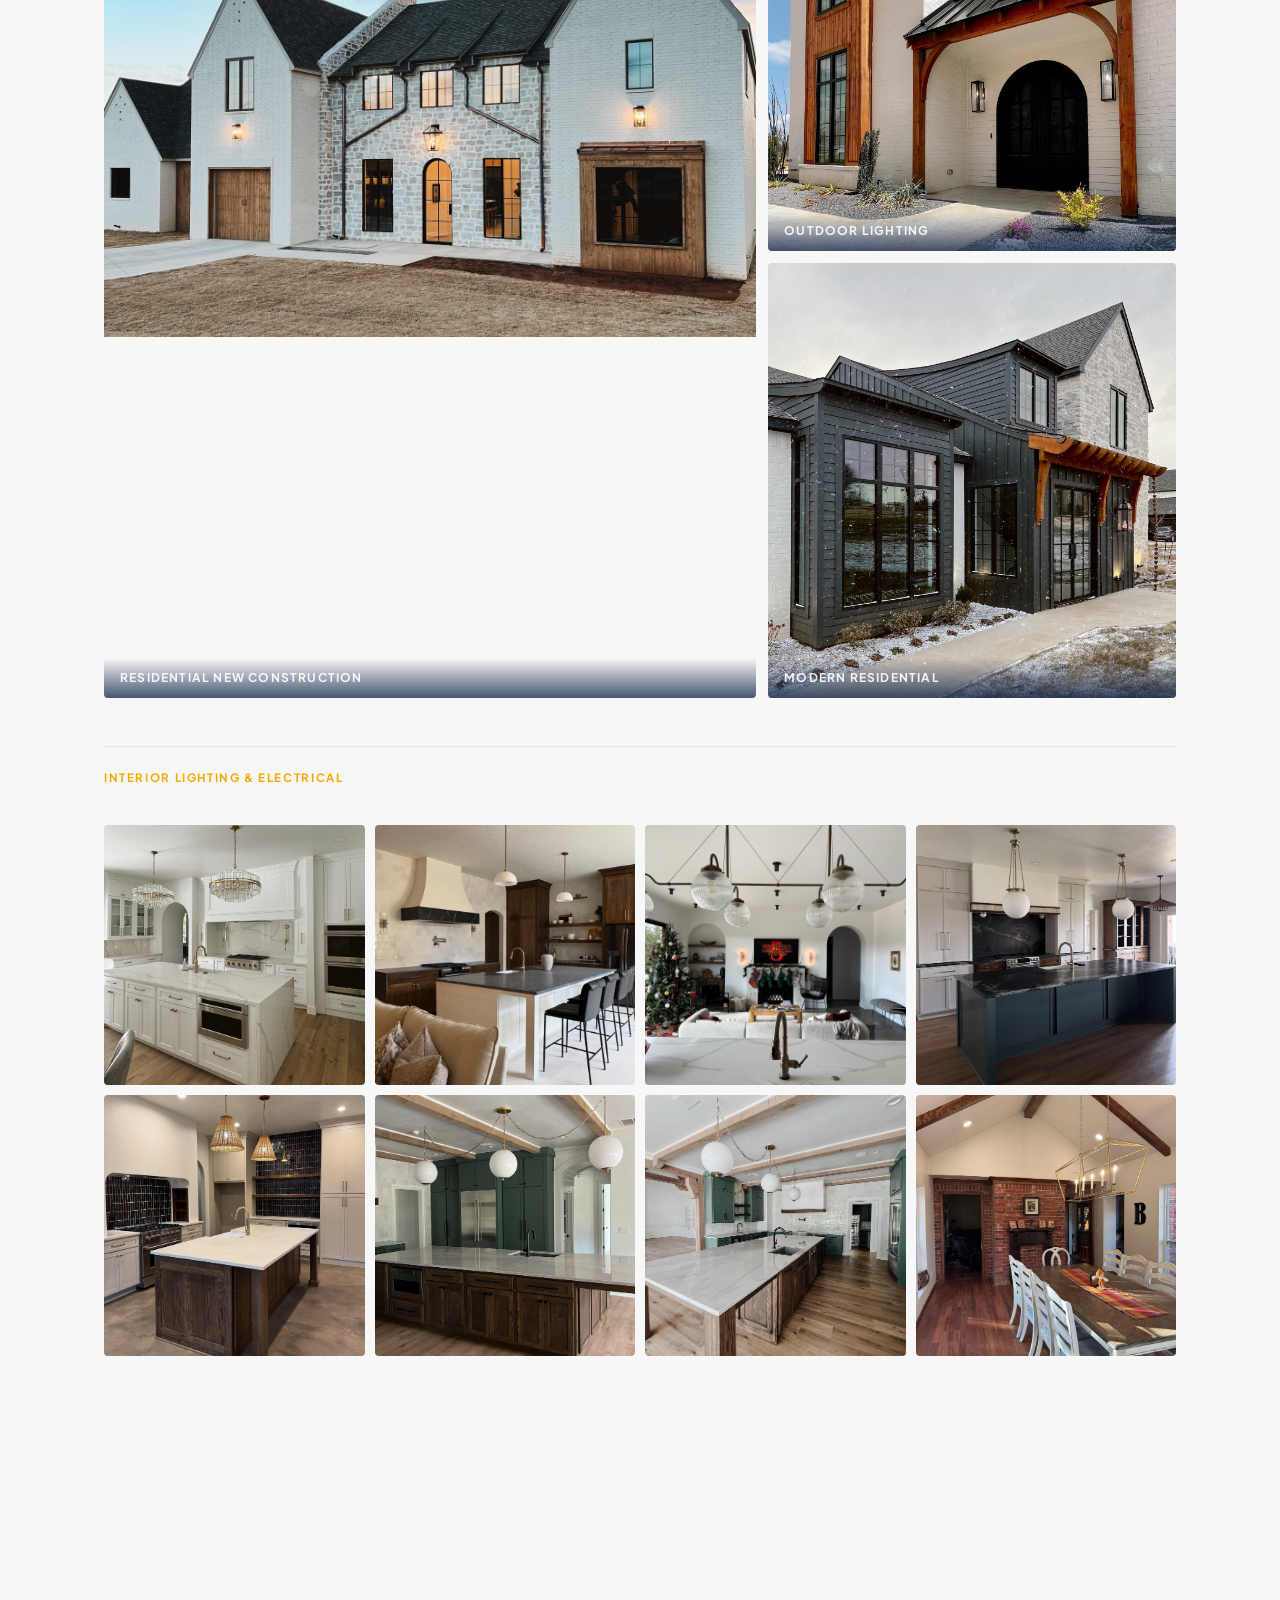
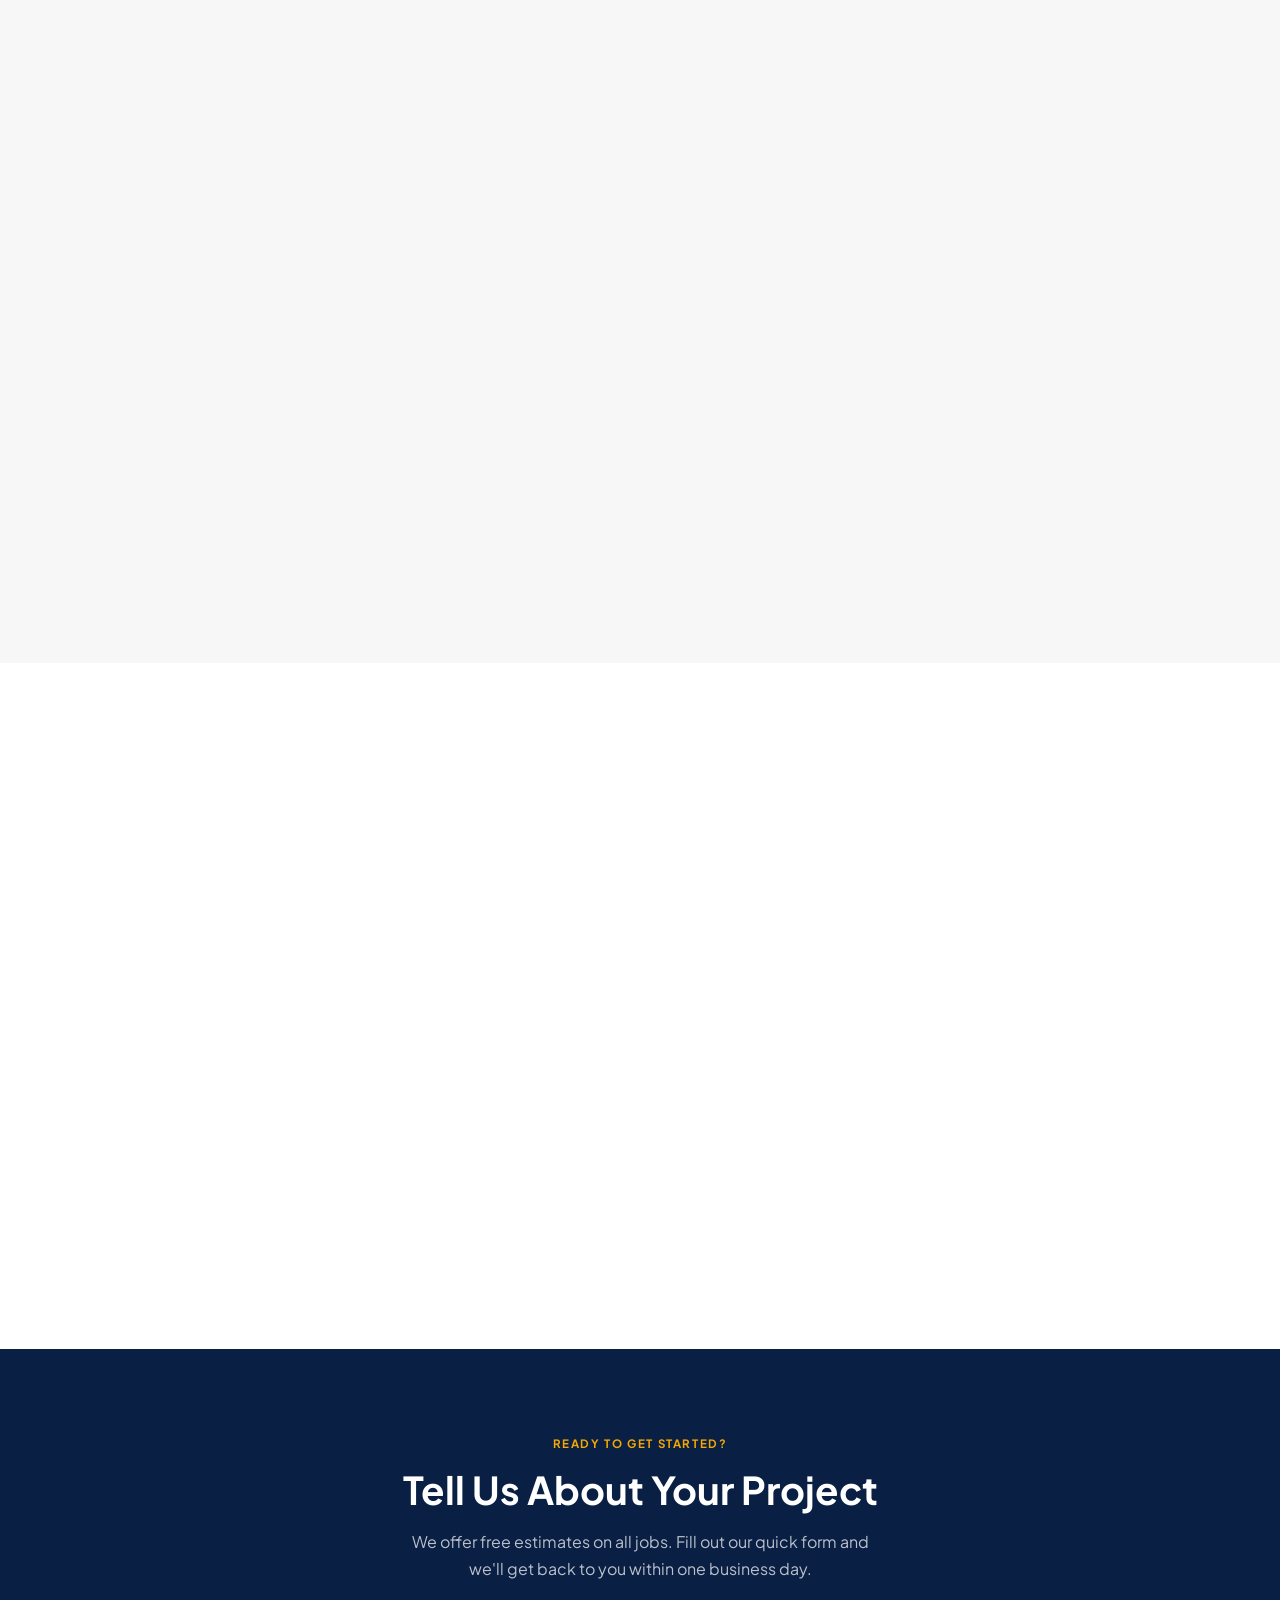
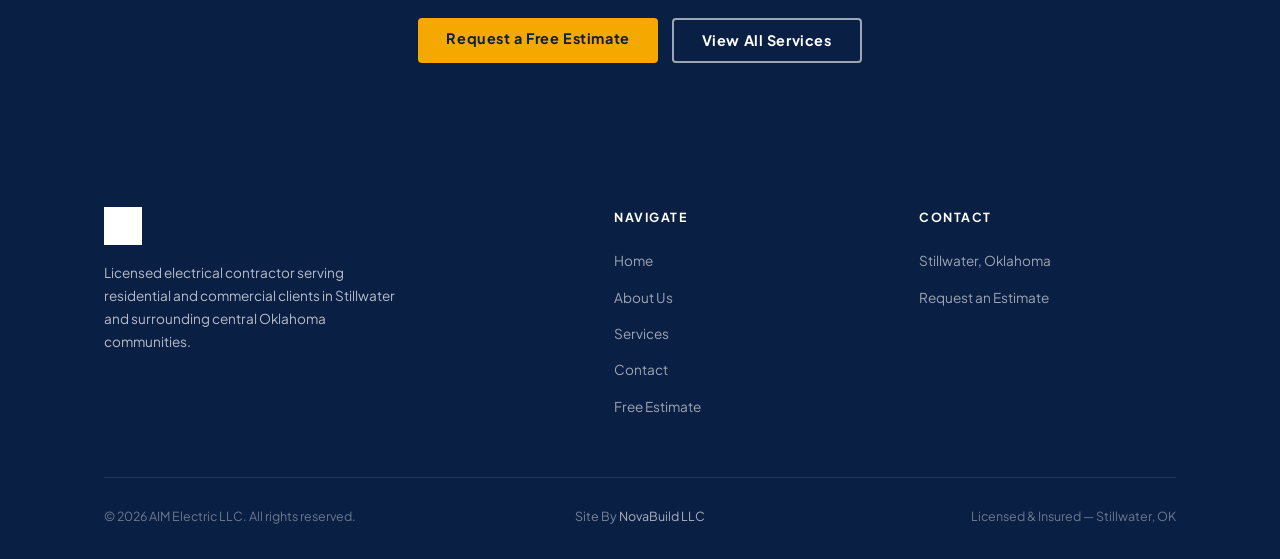
==== commit 86ec3dec: "Add 20 project photos and gallery section; clean up services page - Copied 20 real project photos in" ====
--- a/index.html
+++ b/index.html
@@ -139,8 +139,62 @@
           </div>
         </div>
         <div class="why-right fade-up delay-2">
-          <img src="https://images.unsplash.com/photo-1558618666-fcd25c85cd64?w=900&q=80" alt="Electrician at work" />
-        </div>
+          <img src="Photos/aim-pic-14.jpg" alt="Custom residential electrical — AIM Electric" />
+        </div>
+      </div>
+    </div>
+  </section>
+
+  <!-- ═══ OUR WORK ═══ -->
+  <section class="section section-gray">
+    <div class="container">
+      <div class="section-heading centered fade-up">
+        <span class="section-label">Project Gallery</span>
+        <h2>Our Work Speaks<br>For Itself</h2>
+        <div class="divider centered"></div>
+        <p>Every photo is a real project completed by our team — residential new construction, lighting installations, and custom electrical work across central Oklahoma.</p>
+      </div>
+
+      <!-- Exterior Feature Row -->
+      <div class="work-feature-grid fade-up">
+        <div class="work-feature-main">
+          <img src="Photos/aim-pic-14.jpg" alt="Residential new construction exterior — AIM Electric" />
+          <div class="work-feature-label">Residential New Construction</div>
+        </div>
+        <div class="work-feature-stack">
+          <div class="work-feature-item">
+            <img src="Photos/aim-pic-22.jpg" alt="Custom home exterior lighting — AIM Electric" />
+            <div class="work-feature-label">Outdoor Lighting</div>
+          </div>
+          <div class="work-feature-item">
+            <img src="Photos/aim-pic-15.jpg" alt="Modern home exterior — AIM Electric" />
+            <div class="work-feature-label">Modern Residential</div>
+          </div>
+        </div>
+      </div>
+
+      <!-- Interior Lighting Grid -->
+      <div class="work-grid-label fade-up">
+        <span class="section-label">Interior Lighting &amp; Electrical</span>
+      </div>
+      <div class="work-photo-grid">
+        <div class="work-photo-item fade-up delay-1"><img src="Photos/aim-pic-8.jpg" alt="Kitchen chandelier installation" loading="lazy" /></div>
+        <div class="work-photo-item fade-up delay-2"><img src="Photos/aim-pic-1.jpg" alt="Kitchen pendant lighting" loading="lazy" /></div>
+        <div class="work-photo-item fade-up delay-3"><img src="Photos/aim-pic-2.jpg" alt="Open living area lighting" loading="lazy" /></div>
+        <div class="work-photo-item fade-up delay-1"><img src="Photos/aim-pic-5.jpg" alt="Kitchen island pendant lights" loading="lazy" /></div>
+        <div class="work-photo-item fade-up delay-2"><img src="Photos/aim-pic-7.jpg" alt="Kitchen wicker pendant lighting" loading="lazy" /></div>
+        <div class="work-photo-item fade-up delay-3"><img src="Photos/aim-pic-17.jpg" alt="Kitchen globe pendants" loading="lazy" /></div>
+        <div class="work-photo-item fade-up delay-1"><img src="Photos/aim-pic-18.jpg" alt="Open kitchen electrical" loading="lazy" /></div>
+        <div class="work-photo-item fade-up delay-2"><img src="Photos/aim-pic-3.jpg" alt="Dining room lighting installation" loading="lazy" /></div>
+        <div class="work-photo-item fade-up delay-3"><img src="Photos/aim-pic-10.jpg" alt="Home office chandelier" loading="lazy" /></div>
+        <div class="work-photo-item fade-up delay-1"><img src="Photos/aim-pic-19.jpg" alt="Study ring chandelier" loading="lazy" /></div>
+        <div class="work-photo-item fade-up delay-2"><img src="Photos/aim-pic-12.jpg" alt="Walk-in closet chandelier" loading="lazy" /></div>
+        <div class="work-photo-item fade-up delay-3"><img src="Photos/aim-pic-11.jpg" alt="Bedroom pendant lighting" loading="lazy" /></div>
+        <div class="work-photo-item fade-up delay-1"><img src="Photos/aim-pic-13.jpg" alt="Bathroom sconce installation" loading="lazy" /></div>
+        <div class="work-photo-item fade-up delay-2"><img src="Photos/aim-pic-9.jpg" alt="Backlit bathroom mirror" loading="lazy" /></div>
+        <div class="work-photo-item fade-up delay-3"><img src="Photos/aim-pic-21.jpg" alt="Barn home kitchen lighting" loading="lazy" /></div>
+        <div class="work-photo-item fade-up delay-1"><img src="Photos/aim-pic-23.jpg" alt="Vaulted kitchen electrical" loading="lazy" /></div>
+        <div class="work-photo-item fade-up delay-2"><img src="Photos/aim-pic-25.jpg" alt="Great room ceiling fan install" loading="lazy" /></div>
       </div>
     </div>
   </section>
--- a/css/style.css
+++ b/css/style.css
@@ -600,6 +600,101 @@
 .footer-credit a { color: rgba(255,255,255,0.65); transition: color var(--ease); }
 .footer-credit a:hover { color: var(--gold); }
 
+/* ── PROJECT GALLERY ── */
+.work-feature-grid {
+  display: grid;
+  grid-template-columns: 1.6fr 1fr;
+  gap: 12px;
+  margin-bottom: 48px;
+}
+
+.work-feature-main {
+  position: relative;
+  overflow: hidden;
+  border-radius: var(--radius);
+}
+.work-feature-main img {
+  width: 100%;
+  height: 520px;
+  object-fit: cover;
+  display: block;
+  transition: transform 0.4s ease;
+}
+.work-feature-main:hover img { transform: scale(1.03); }
+
+.work-feature-stack {
+  display: flex;
+  flex-direction: column;
+  gap: 12px;
+}
+.work-feature-item {
+  position: relative;
+  overflow: hidden;
+  border-radius: var(--radius);
+  flex: 1;
+}
+.work-feature-item img {
+  width: 100%;
+  height: 100%;
+  object-fit: cover;
+  display: block;
+  transition: transform 0.4s ease;
+}
+.work-feature-item:hover img { transform: scale(1.03); }
+
+.work-feature-label {
+  position: absolute;
+  bottom: 0;
+  left: 0;
+  right: 0;
+  padding: 10px 16px;
+  background: linear-gradient(to top, rgba(10,31,68,0.75) 0%, transparent 100%);
+  color: rgba(255,255,255,0.9);
+  font-size: 0.75rem;
+  font-weight: 700;
+  letter-spacing: 0.1em;
+  text-transform: uppercase;
+}
+
+.work-grid-label {
+  margin-bottom: 24px;
+  padding-top: 16px;
+  border-top: 1px solid var(--gray-border);
+}
+
+.work-photo-grid {
+  display: grid;
+  grid-template-columns: repeat(4, 1fr);
+  gap: 10px;
+}
+.work-photo-item {
+  overflow: hidden;
+  border-radius: var(--radius);
+  aspect-ratio: 1 / 1;
+  background: var(--gray-border);
+}
+.work-photo-item img {
+  width: 100%;
+  height: 100%;
+  object-fit: cover;
+  display: block;
+  transition: transform 0.4s ease;
+}
+.work-photo-item:hover img { transform: scale(1.05); }
+
+@media (max-width: 900px) {
+  .work-feature-grid { grid-template-columns: 1fr; }
+  .work-feature-main img { height: 360px; }
+  .work-feature-stack { flex-direction: row; }
+  .work-feature-item { height: 200px; }
+  .work-photo-grid { grid-template-columns: repeat(3, 1fr); }
+}
+@media (max-width: 600px) {
+  .work-feature-stack { flex-direction: column; }
+  .work-feature-item { height: 220px; }
+  .work-photo-grid { grid-template-columns: repeat(2, 1fr); }
+}
+
 /* ── FADE UP ANIMATION ── */
 .fade-up { opacity: 0; transform: translateY(28px); transition: opacity 0.55s ease, transform 0.55s ease; }
 .fade-up.visible { opacity: 1; transform: translateY(0); }
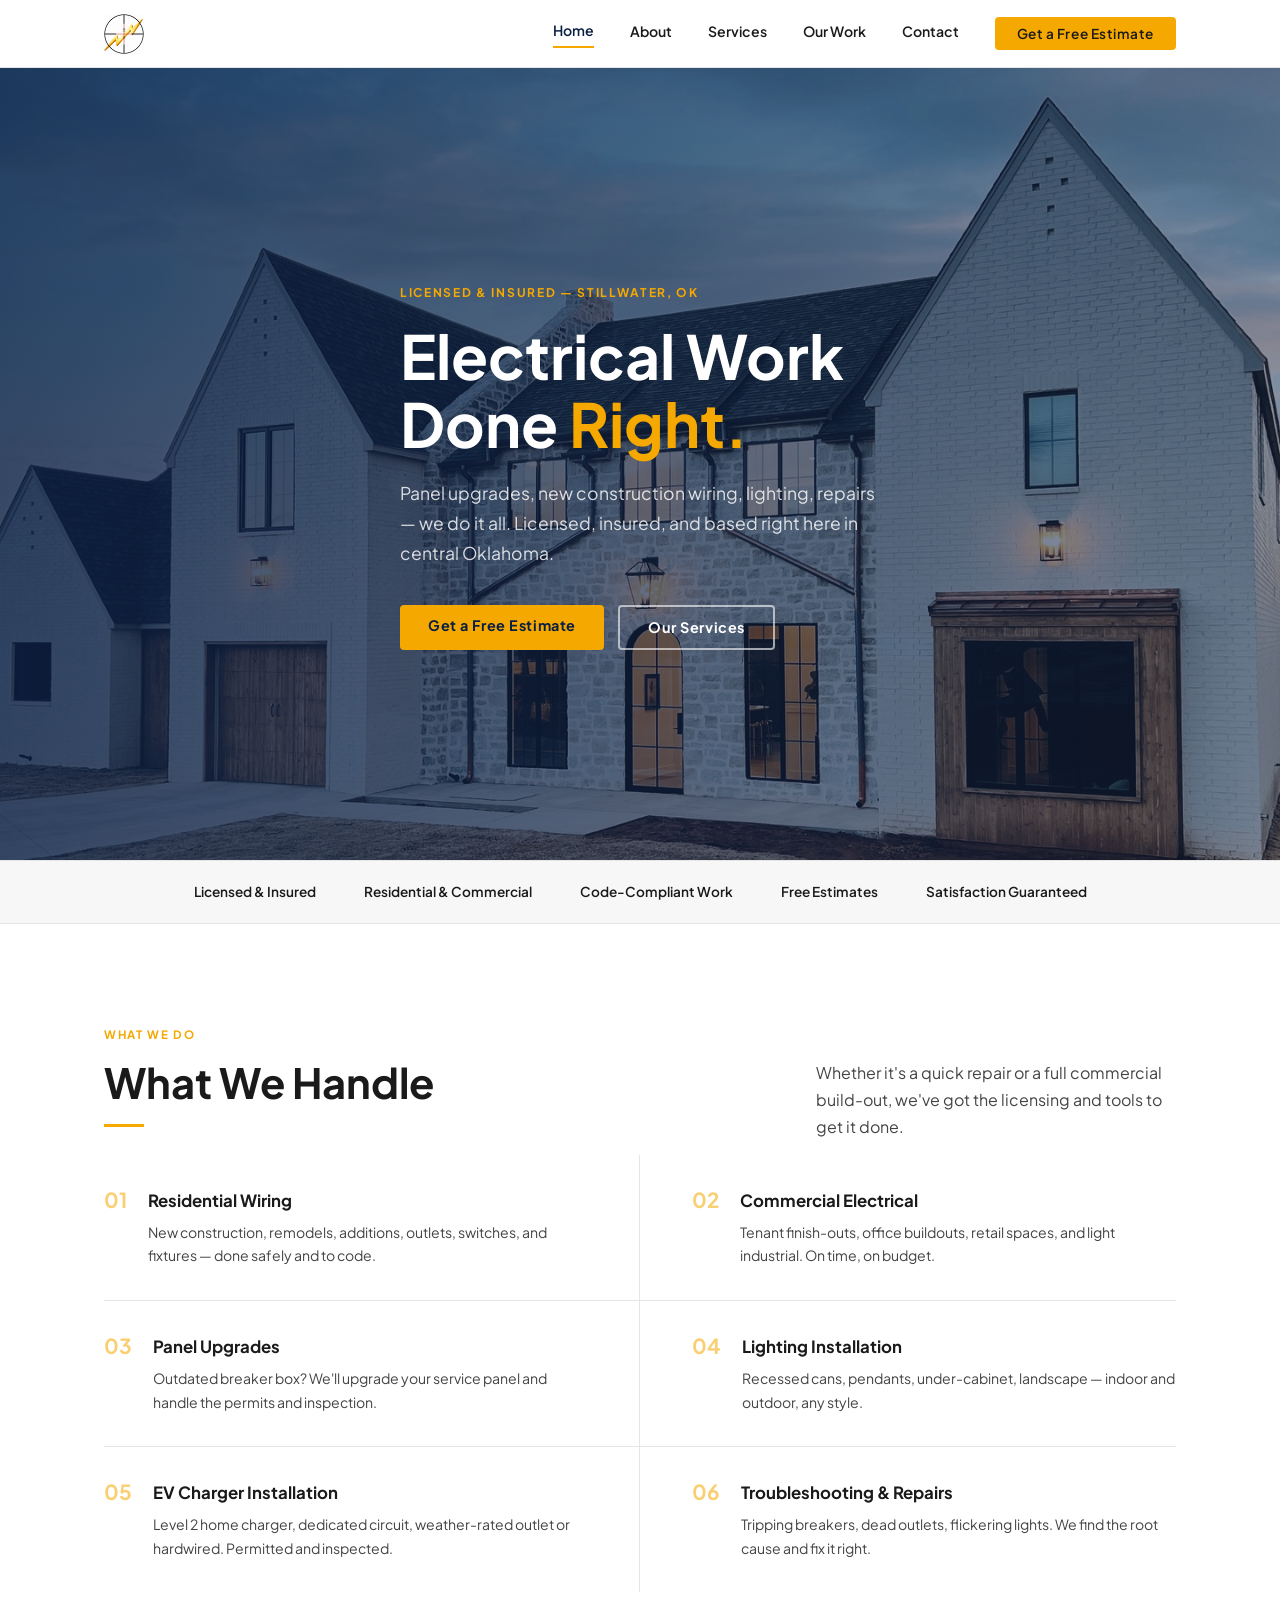
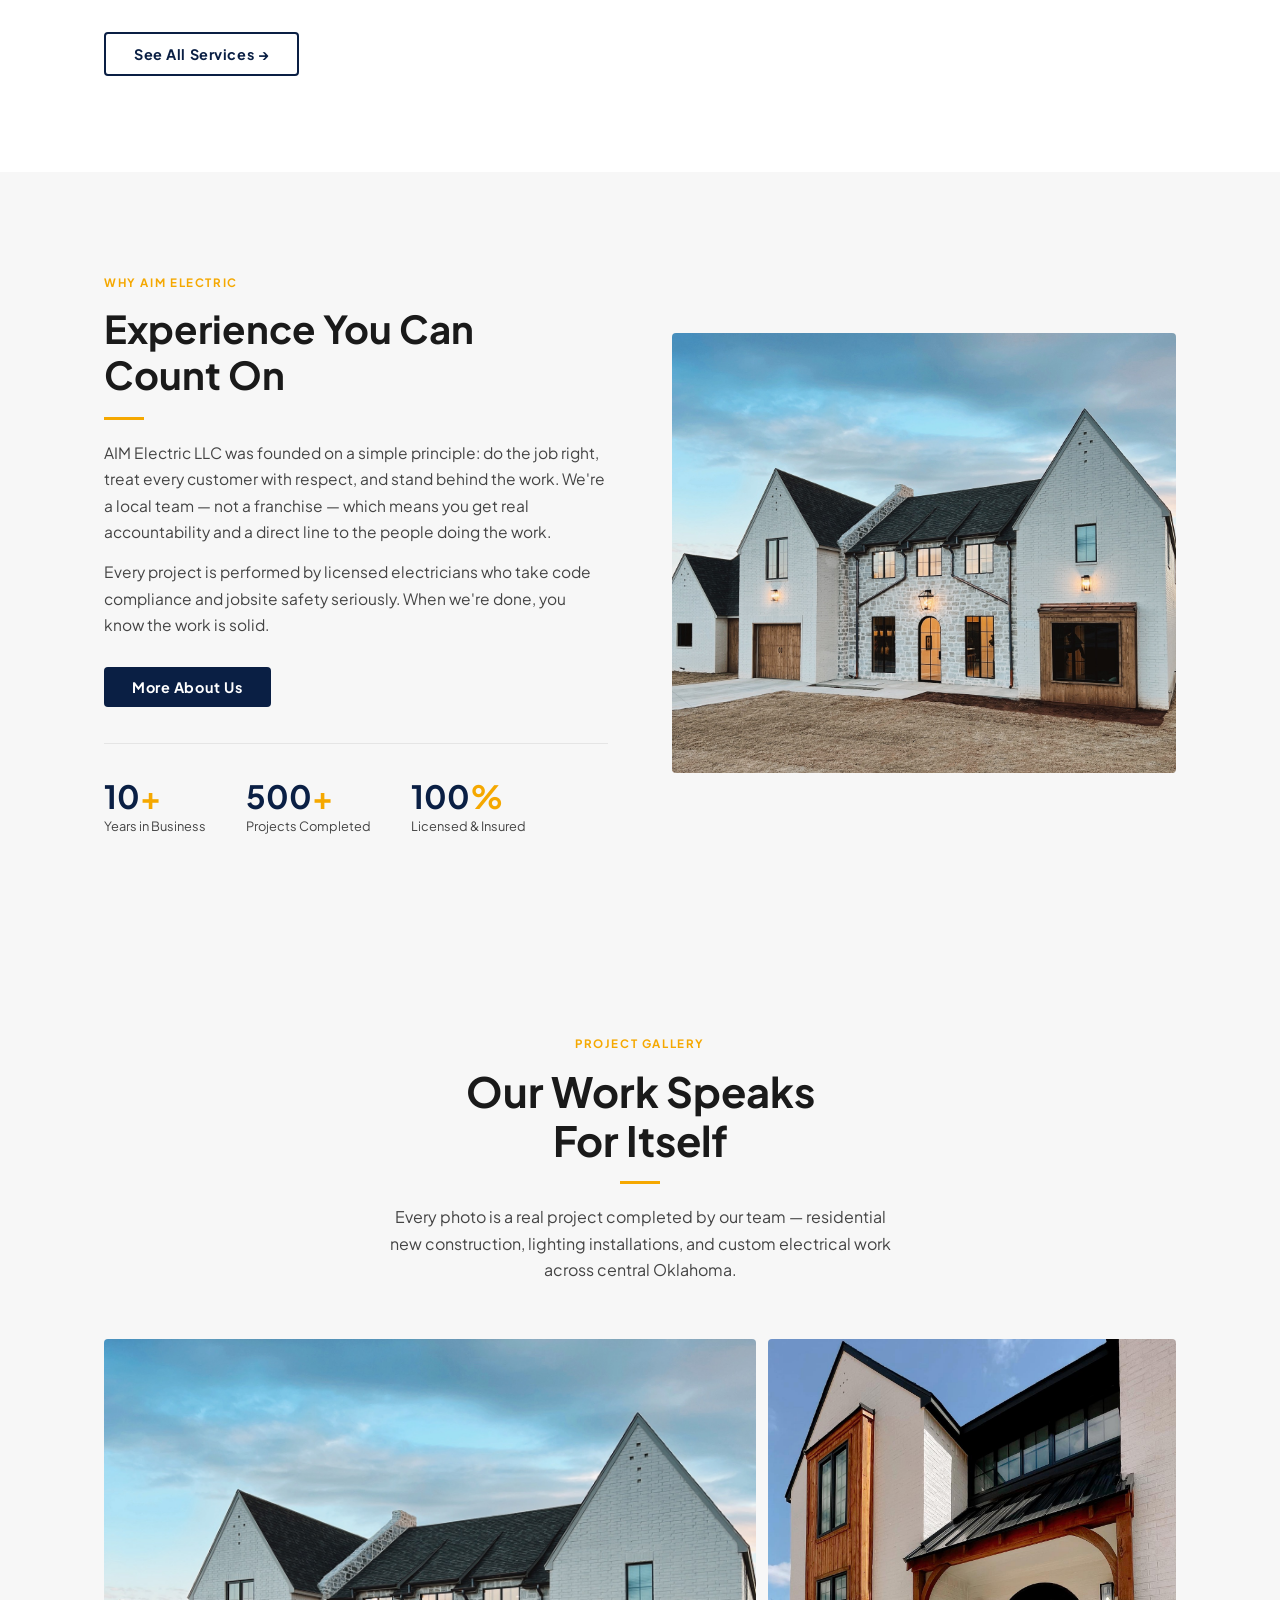
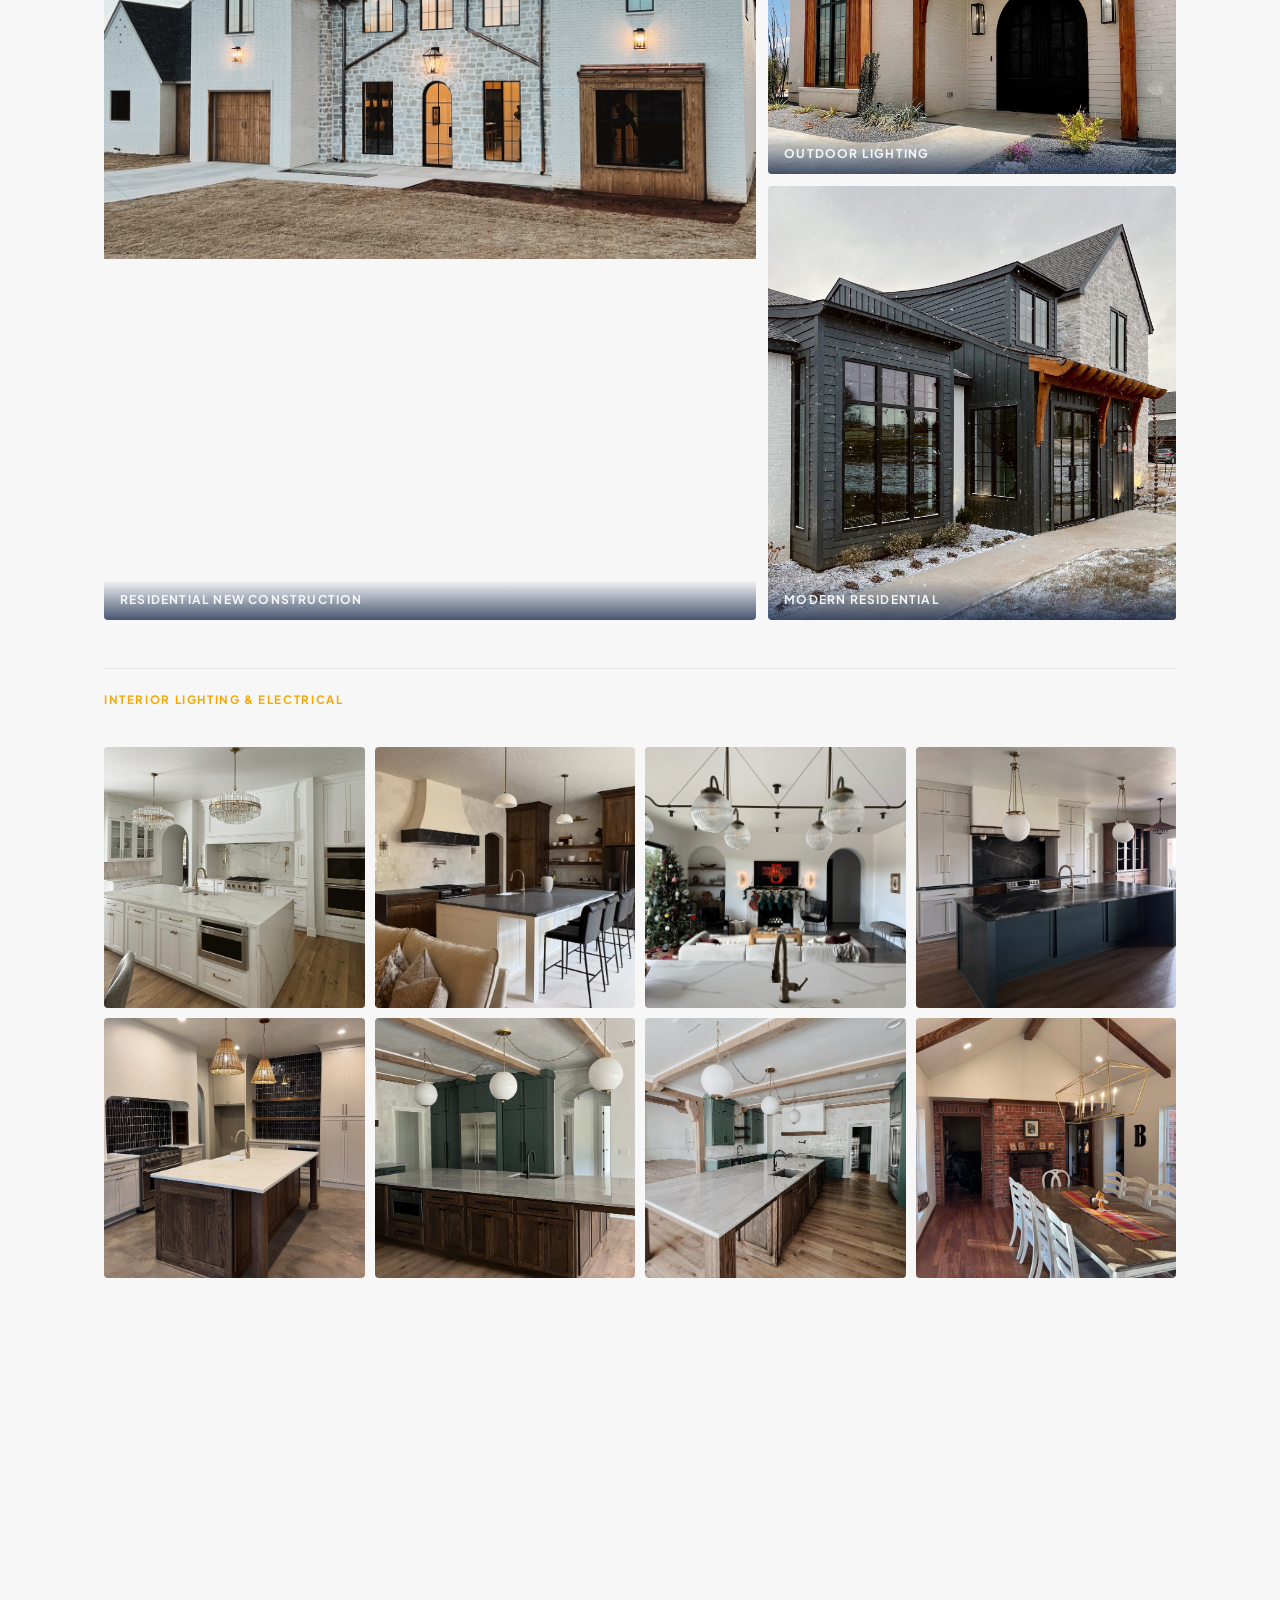
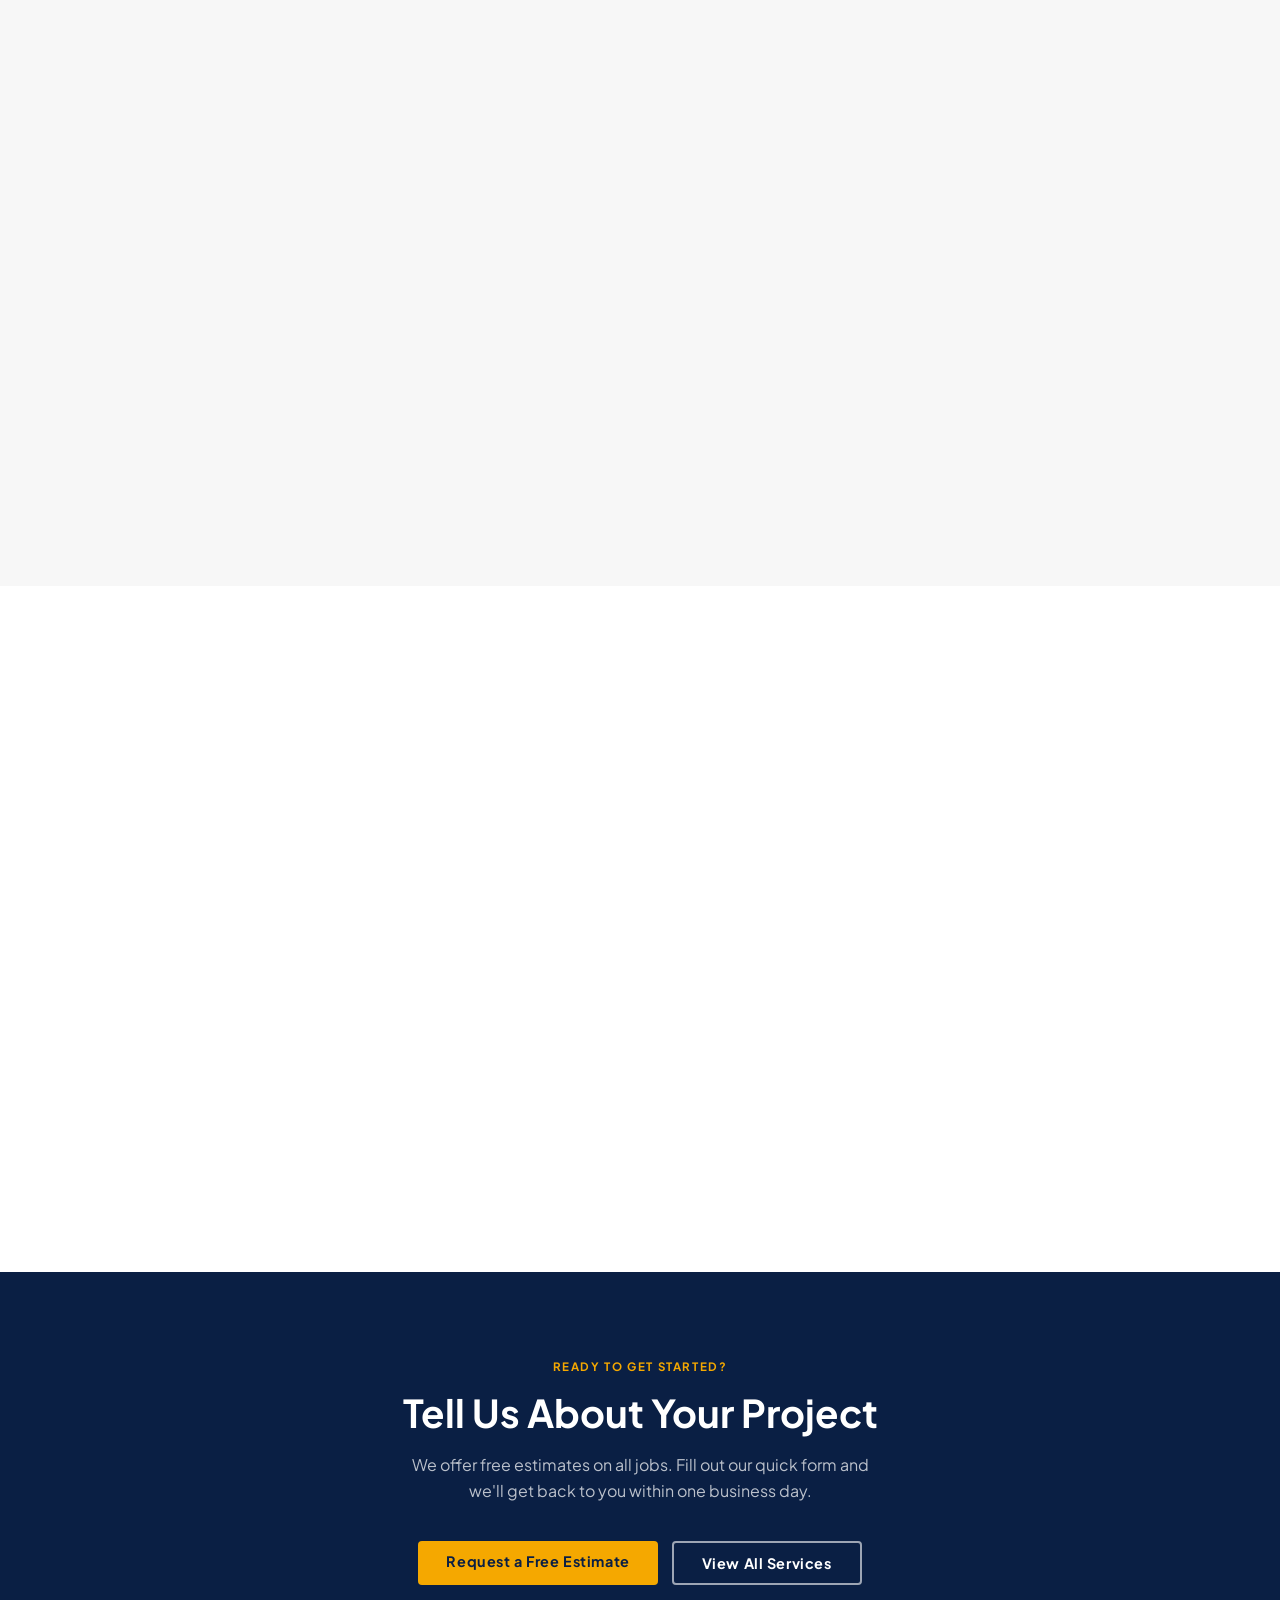
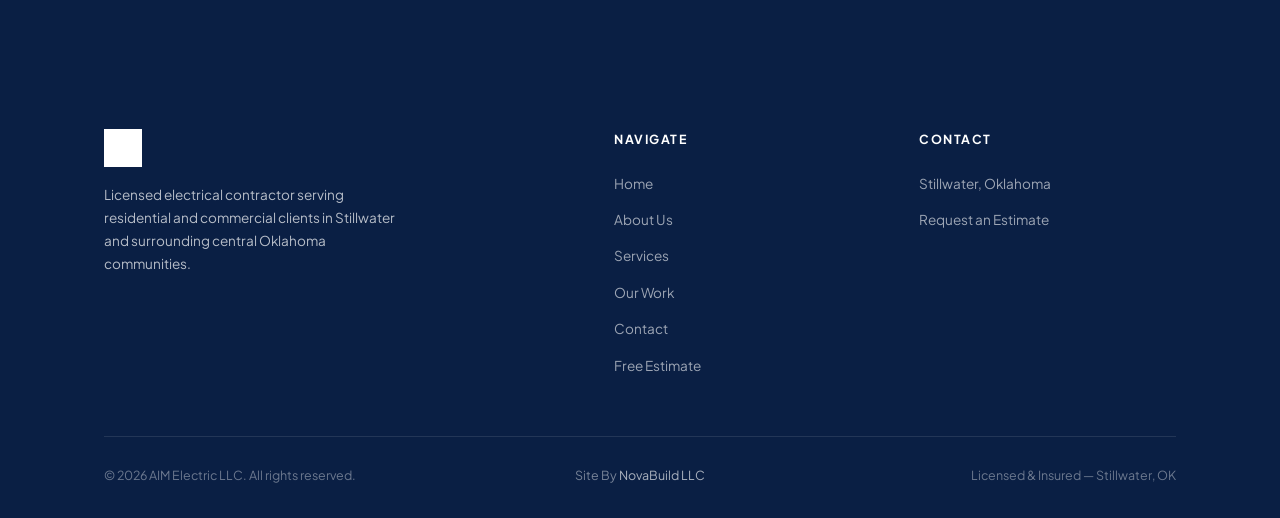
==== commit c7bbd08f: "hero swap, contact form, copy rewrite, our work page" ====
--- a/index.html
+++ b/index.html
@@ -24,6 +24,7 @@
         <a href="index.html" class="active">Home</a>
         <a href="about.html">About</a>
         <a href="services.html">Services</a>
+        <a href="our-work.html">Our Work</a>
         <a href="contact.html">Contact</a>
         <a href="contact.html" class="btn btn-gold">Get a Free Estimate</a>
       </div>
@@ -36,19 +37,20 @@
     <a href="index.html">Home</a>
     <a href="about.html">About</a>
     <a href="services.html">Services</a>
+    <a href="our-work.html">Our Work</a>
     <a href="contact.html">Contact</a>
     <a href="contact.html" class="btn btn-gold">Get a Free Estimate</a>
   </div>
 
   <!-- ═══ HERO ═══ -->
   <section class="hero" aria-label="Hero">
-    <div class="hero-bg" style="background-image: url('Photos/Hero_Photo.png');"></div>
+    <div class="hero-bg" style="background-image: url('Photos/aim-pic-14.jpg');"></div>
     <div class="hero-overlay"></div>
     <div class="container">
       <div class="hero-content">
         <span class="eyebrow">Licensed &amp; Insured — Stillwater, OK</span>
         <h1>Electrical Work<br>Done <span>Right.</span></h1>
-        <p>From panel upgrades to new construction wiring, AIM Electric LLC delivers safe, code-compliant electrical solutions for homeowners and businesses across central Oklahoma.</p>
+        <p>Panel upgrades, new construction wiring, lighting, repairs — we do it all. Licensed, insured, and based right here in central Oklahoma.</p>
         <div class="hero-actions">
           <a href="contact.html" class="btn btn-gold">Get a Free Estimate</a>
           <a href="services.html" class="btn btn-outline-white">Our Services</a>
@@ -71,43 +73,60 @@
   <!-- ═══ SERVICES OVERVIEW ═══ -->
   <section class="section">
     <div class="container">
-      <div class="section-heading fade-up">
-        <span class="section-label">What We Do</span>
-        <h2>Electrical Services<br>For Every Need</h2>
-        <div class="divider"></div>
-        <p>Whether it's a straightforward repair or a full commercial build-out, our team has the expertise and equipment to handle it.</p>
-      </div>
-      <div class="services-grid">
-        <div class="service-card fade-up delay-1">
-          <h3>Residential Wiring</h3>
-          <p>New construction, remodels, additions, outlets, switches, and fixture installations done safely and to code.</p>
-          <a href="services.html" class="service-card-link">Learn more →</a>
-        </div>
-        <div class="service-card fade-up delay-2">
-          <h3>Commercial Electrical</h3>
-          <p>Tenant finish-outs, office buildouts, retail spaces, and light industrial — on time and on budget.</p>
-          <a href="services.html" class="service-card-link">Learn more →</a>
-        </div>
-        <div class="service-card fade-up delay-3">
-          <h3>Panel Upgrades</h3>
-          <p>Outdated breaker box? We'll upgrade your service panel to safely handle modern electrical loads.</p>
-          <a href="services.html" class="service-card-link">Learn more →</a>
-        </div>
-        <div class="service-card fade-up delay-1">
-          <h3>Lighting Installation</h3>
-          <p>Indoor and outdoor lighting design and installation — from recessed cans to landscape lighting.</p>
-          <a href="services.html" class="service-card-link">Learn more →</a>
-        </div>
-        <div class="service-card fade-up delay-2">
-          <h3>EV Charger Installation</h3>
-          <p>Level 2 home EV charger installation — fast, safe, and inspected to meet all local code requirements.</p>
-          <a href="services.html" class="service-card-link">Learn more →</a>
-        </div>
-        <div class="service-card fade-up delay-3">
-          <h3>Troubleshooting &amp; Repairs</h3>
-          <p>Tripping breakers, dead outlets, flickering lights? We diagnose and fix electrical issues fast.</p>
-          <a href="services.html" class="service-card-link">Learn more →</a>
-        </div>
+      <div class="svc-header fade-up">
+        <div>
+          <span class="section-label">What We Do</span>
+          <h2>What We Handle</h2>
+          <div class="divider"></div>
+        </div>
+        <p class="svc-header-sub">Whether it's a quick repair or a full commercial build-out, we've got the licensing and tools to get it done.</p>
+      </div>
+      <div class="services-list">
+        <div class="svc-item fade-up delay-1">
+          <span class="svc-num">01</span>
+          <div>
+            <h3>Residential Wiring</h3>
+            <p>New construction, remodels, additions, outlets, switches, and fixtures — done safely and to code.</p>
+          </div>
+        </div>
+        <div class="svc-item fade-up delay-2">
+          <span class="svc-num">02</span>
+          <div>
+            <h3>Commercial Electrical</h3>
+            <p>Tenant finish-outs, office buildouts, retail spaces, and light industrial. On time, on budget.</p>
+          </div>
+        </div>
+        <div class="svc-item fade-up delay-1">
+          <span class="svc-num">03</span>
+          <div>
+            <h3>Panel Upgrades</h3>
+            <p>Outdated breaker box? We'll upgrade your service panel and handle the permits and inspection.</p>
+          </div>
+        </div>
+        <div class="svc-item fade-up delay-2">
+          <span class="svc-num">04</span>
+          <div>
+            <h3>Lighting Installation</h3>
+            <p>Recessed cans, pendants, under-cabinet, landscape — indoor and outdoor, any style.</p>
+          </div>
+        </div>
+        <div class="svc-item fade-up delay-1">
+          <span class="svc-num">05</span>
+          <div>
+            <h3>EV Charger Installation</h3>
+            <p>Level 2 home charger, dedicated circuit, weather-rated outlet or hardwired. Permitted and inspected.</p>
+          </div>
+        </div>
+        <div class="svc-item svc-item-last fade-up delay-2">
+          <span class="svc-num">06</span>
+          <div>
+            <h3>Troubleshooting &amp; Repairs</h3>
+            <p>Tripping breakers, dead outlets, flickering lights. We find the root cause and fix it right.</p>
+          </div>
+        </div>
+      </div>
+      <div class="svc-footer fade-up">
+        <a href="services.html" class="btn btn-outline">See All Services →</a>
       </div>
     </div>
   </section>
@@ -195,6 +214,9 @@
         <div class="work-photo-item fade-up delay-3"><img src="Photos/aim-pic-21.jpg" alt="Barn home kitchen lighting" loading="lazy" /></div>
         <div class="work-photo-item fade-up delay-1"><img src="Photos/aim-pic-23.jpg" alt="Vaulted kitchen electrical" loading="lazy" /></div>
         <div class="work-photo-item fade-up delay-2"><img src="Photos/aim-pic-25.jpg" alt="Great room ceiling fan install" loading="lazy" /></div>
+        <div class="work-photo-item fade-up delay-3"><img src="Photos/Lighting1.jpg" alt="Commercial pendant lighting installation" loading="lazy" /></div>
+        <div class="work-photo-item fade-up delay-1"><img src="Photos/Lighting2.jpg" alt="Restaurant pendant lighting and electrical" loading="lazy" /></div>
+        <div class="work-photo-item fade-up delay-2"><img src="Photos/Landscape_Lighting.jpg" alt="Landscape and sign lighting installation" loading="lazy" /></div>
       </div>
     </div>
   </section>
@@ -257,6 +279,7 @@
             <li><a href="index.html">Home</a></li>
             <li><a href="about.html">About Us</a></li>
             <li><a href="services.html">Services</a></li>
+            <li><a href="our-work.html">Our Work</a></li>
             <li><a href="contact.html">Contact</a></li>
             <li><a href="contact.html">Free Estimate</a></li>
           </ul>
--- a/css/style.css
+++ b/css/style.css
@@ -695,6 +695,127 @@
   .work-photo-grid { grid-template-columns: repeat(2, 1fr); }
 }
 
+/* ── SERVICES LIST (homepage) ── */
+.svc-header {
+  display: flex;
+  align-items: flex-end;
+  justify-content: space-between;
+  gap: 40px;
+  margin-bottom: 8px;
+}
+.svc-header h2 {
+  font-size: clamp(1.8rem, 3.5vw, 2.6rem);
+  font-weight: 700;
+  color: var(--text-dark);
+  line-height: 1.18;
+  margin-bottom: 16px;
+}
+.svc-header-sub {
+  font-size: 1rem;
+  color: var(--text-body);
+  max-width: 360px;
+  line-height: 1.7;
+  padding-bottom: 6px;
+}
+.services-list {
+  display: grid;
+  grid-template-columns: 1fr 1fr;
+  gap: 0;
+}
+.svc-item {
+  display: flex;
+  gap: 22px;
+  align-items: flex-start;
+  padding: 32px 0;
+  border-bottom: 1px solid var(--gray-border);
+}
+.svc-item:nth-child(odd) {
+  padding-right: 52px;
+  border-right: 1px solid var(--gray-border);
+}
+.svc-item:nth-child(even) {
+  padding-left: 52px;
+}
+.svc-item.svc-item-last,
+.svc-item:nth-last-child(-n+2) {
+  border-bottom: none;
+}
+.svc-num {
+  font-size: 1.3rem;
+  font-weight: 700;
+  color: var(--gold);
+  opacity: 0.55;
+  line-height: 1;
+  flex-shrink: 0;
+  padding-top: 3px;
+  letter-spacing: -0.02em;
+}
+.svc-item h3 {
+  font-size: 1.05rem;
+  font-weight: 700;
+  color: var(--text-dark);
+  margin-bottom: 7px;
+}
+.svc-item p {
+  font-size: 0.88rem;
+  color: var(--text-body);
+  line-height: 1.65;
+}
+.svc-footer {
+  margin-top: 40px;
+}
+@media (max-width: 700px) {
+  .svc-header { flex-direction: column; align-items: flex-start; gap: 0; }
+  .svc-header-sub { max-width: 100%; }
+  .services-list { grid-template-columns: 1fr; }
+  .svc-item:nth-child(odd) { padding-right: 0; border-right: none; }
+  .svc-item:nth-child(even) { padding-left: 0; }
+  .svc-item:nth-last-child(-n+2) { border-bottom: 1px solid var(--gray-border); }
+  .svc-item:last-child { border-bottom: none; }
+}
+
+/* ── DIRECT CONTACT (Text / Call buttons) ── */
+.direct-contact-wrap {
+  margin-top: 28px;
+  padding-top: 24px;
+}
+.direct-contact-divider {
+  display: flex;
+  align-items: center;
+  gap: 12px;
+  margin-bottom: 12px;
+  color: var(--text-body);
+  font-size: 0.78rem;
+  font-weight: 600;
+  letter-spacing: 0.06em;
+  text-transform: uppercase;
+}
+.direct-contact-divider::before,
+.direct-contact-divider::after {
+  content: '';
+  flex: 1;
+  height: 1px;
+  background: var(--gray-border);
+}
+.direct-contact-sub {
+  font-size: 0.88rem;
+  color: var(--text-body);
+  margin-bottom: 16px;
+  text-align: center;
+}
+.direct-contact-btns {
+  display: flex;
+  gap: 12px;
+  justify-content: center;
+  flex-wrap: wrap;
+}
+.direct-btn { min-width: 148px; text-align: center; }
+
+/* ── OUR WORK PAGE GRID ── */
+.our-work-grid { grid-template-columns: repeat(4, 1fr); }
+@media (max-width: 900px) { .our-work-grid { grid-template-columns: repeat(3, 1fr); } }
+@media (max-width: 600px) { .our-work-grid { grid-template-columns: repeat(2, 1fr); } }
+
 /* ── FADE UP ANIMATION ── */
 .fade-up { opacity: 0; transform: translateY(28px); transition: opacity 0.55s ease, transform 0.55s ease; }
 .fade-up.visible { opacity: 1; transform: translateY(0); }
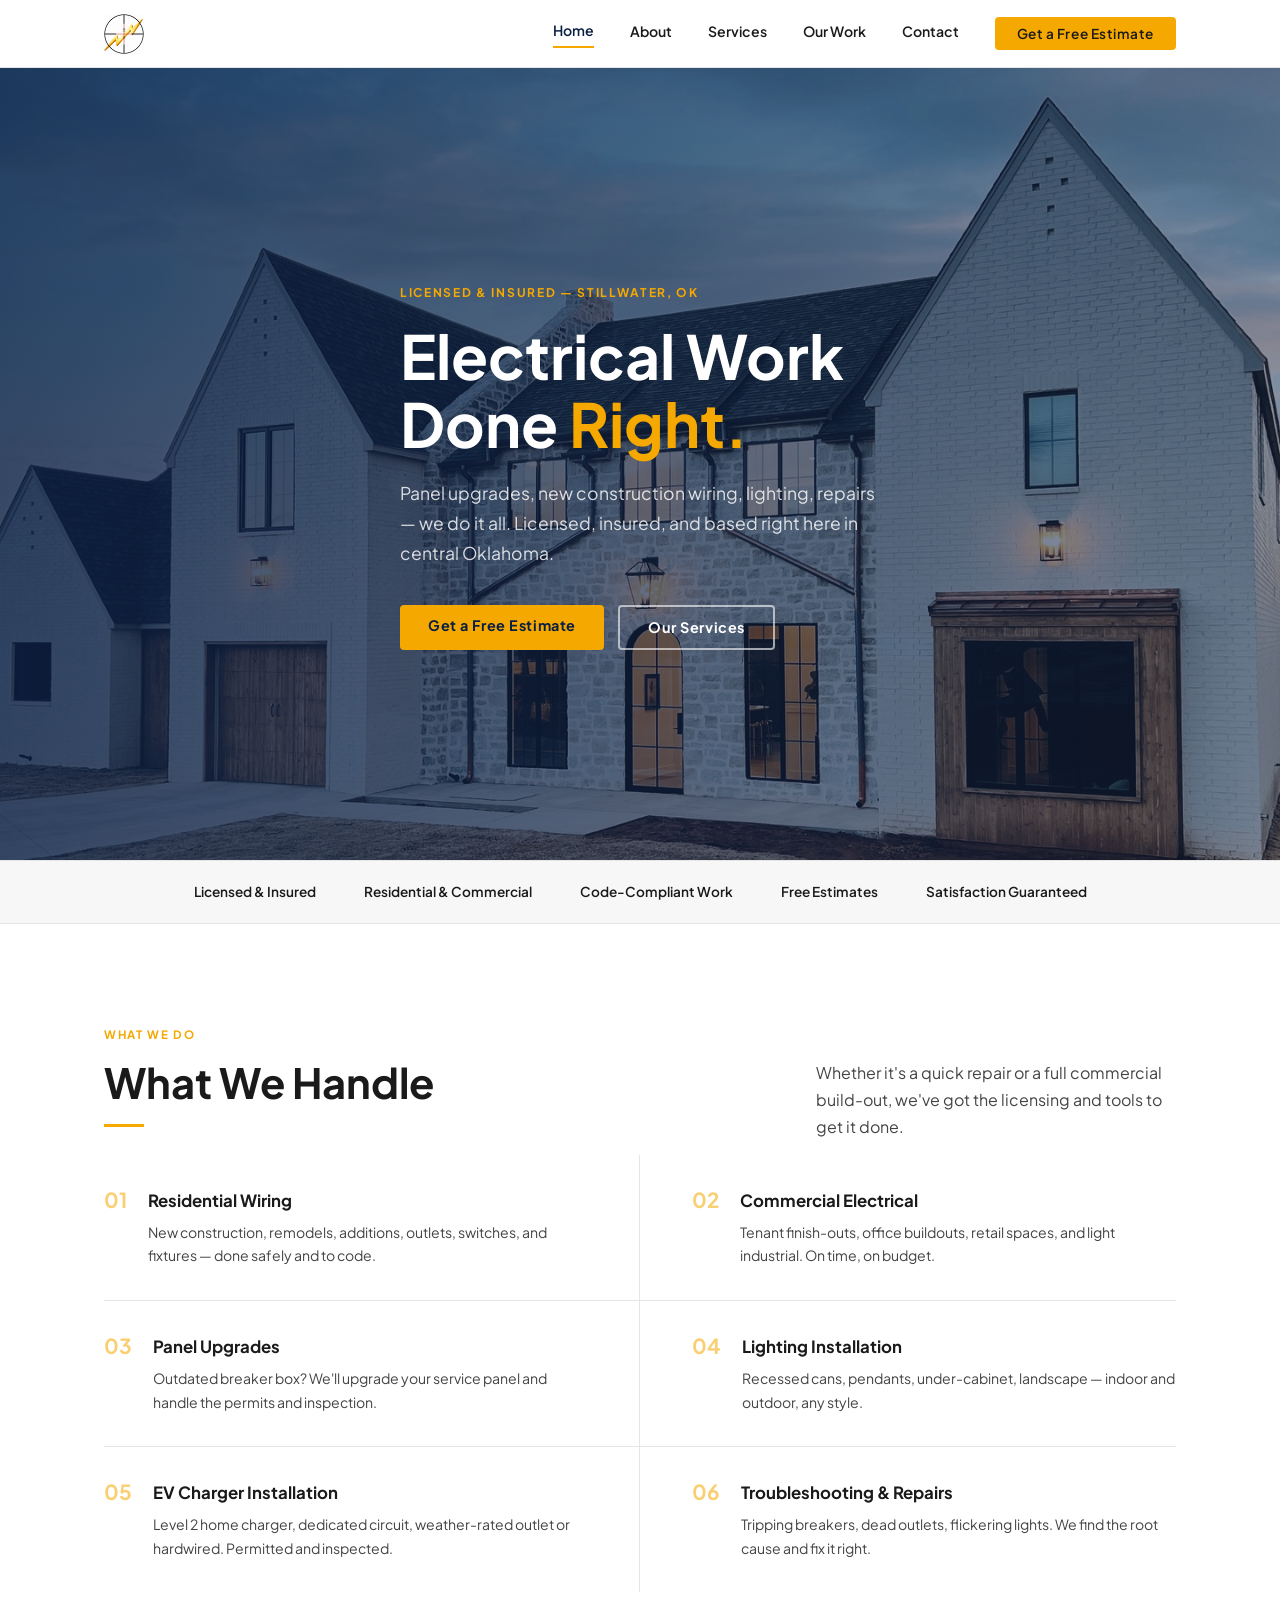
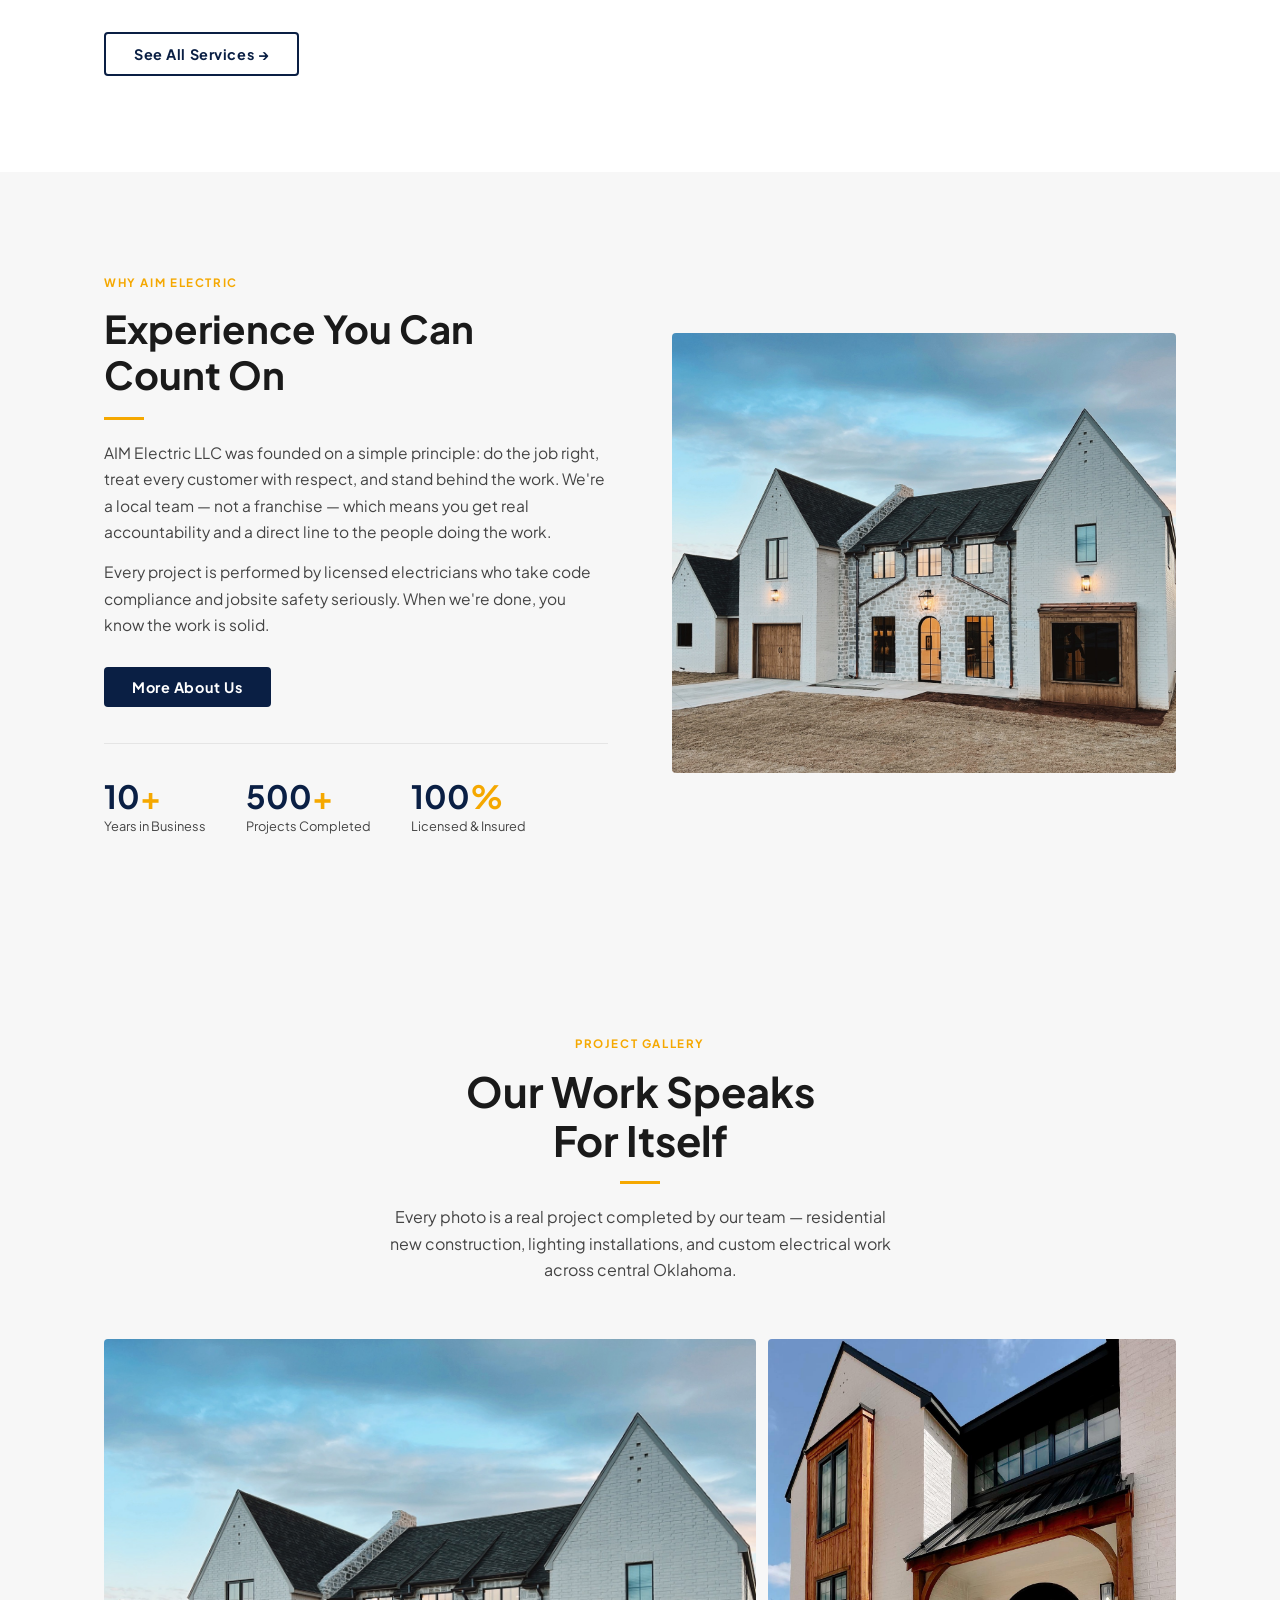
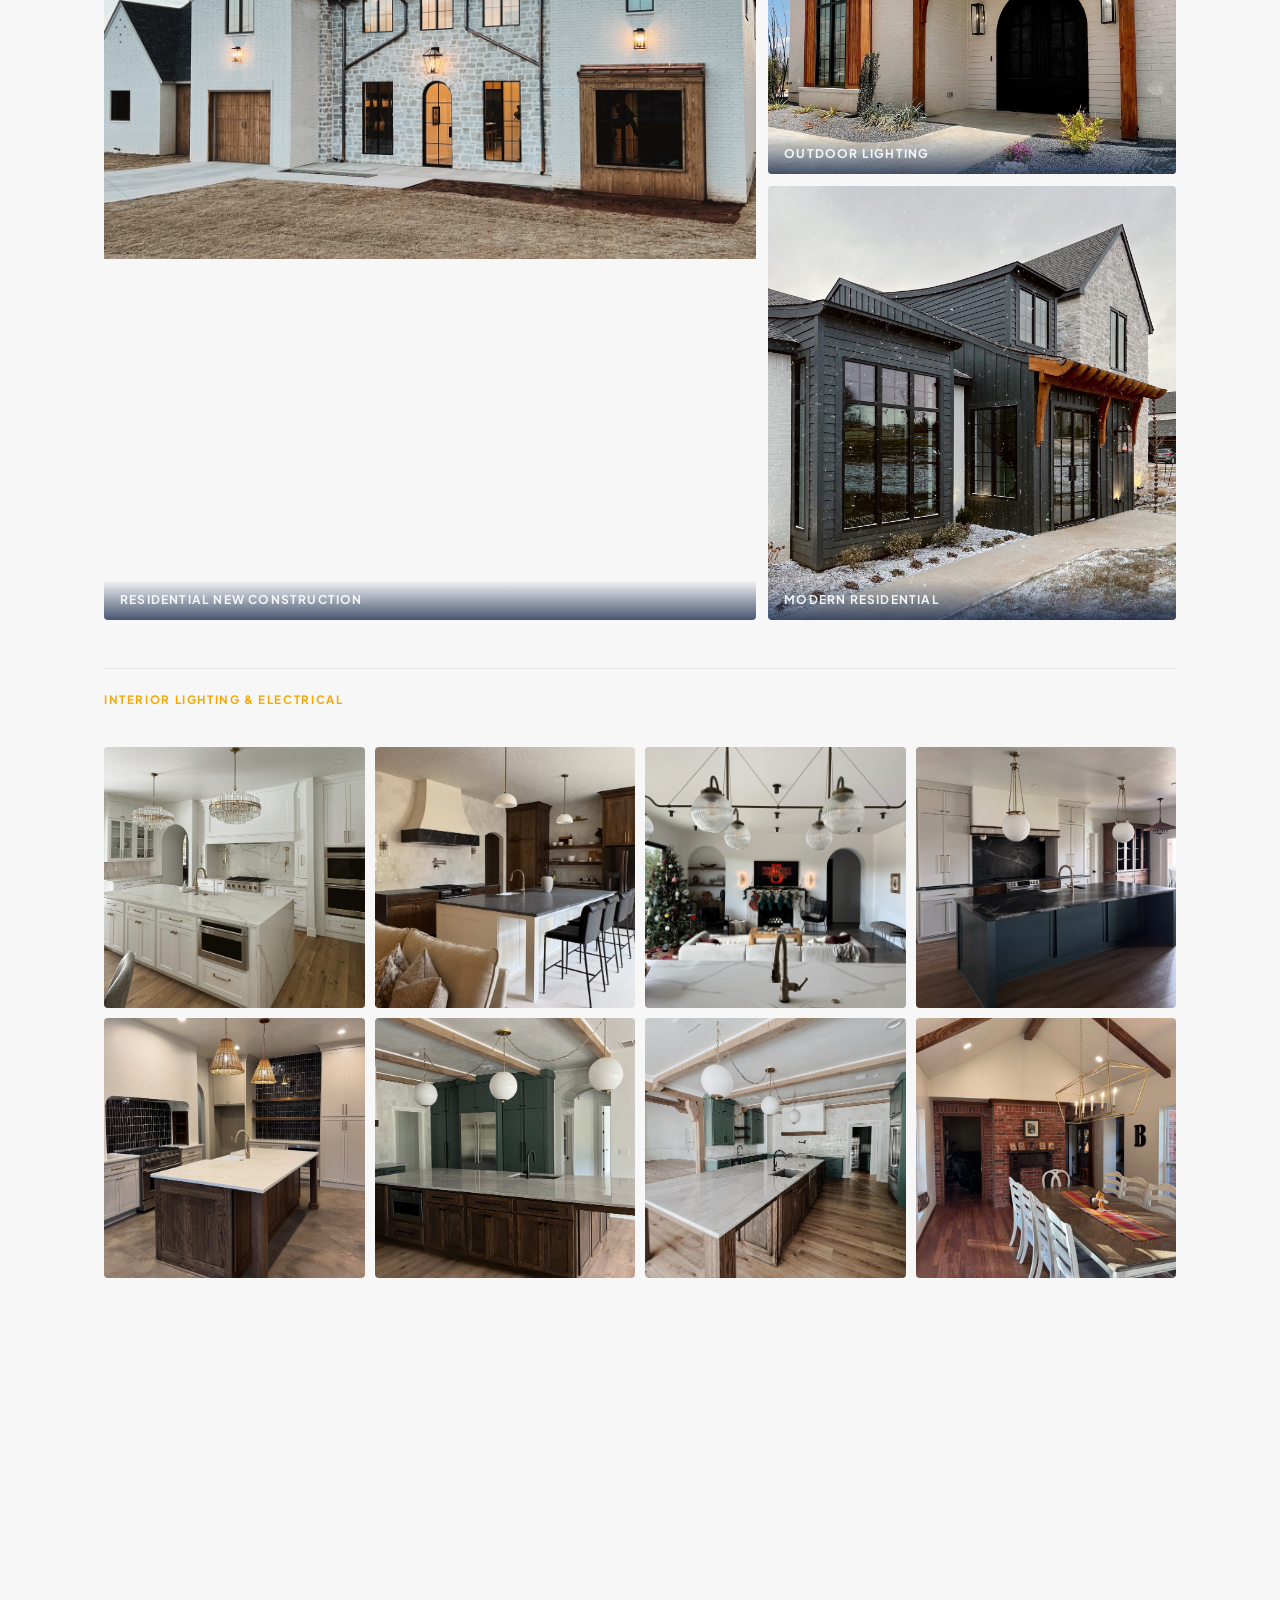
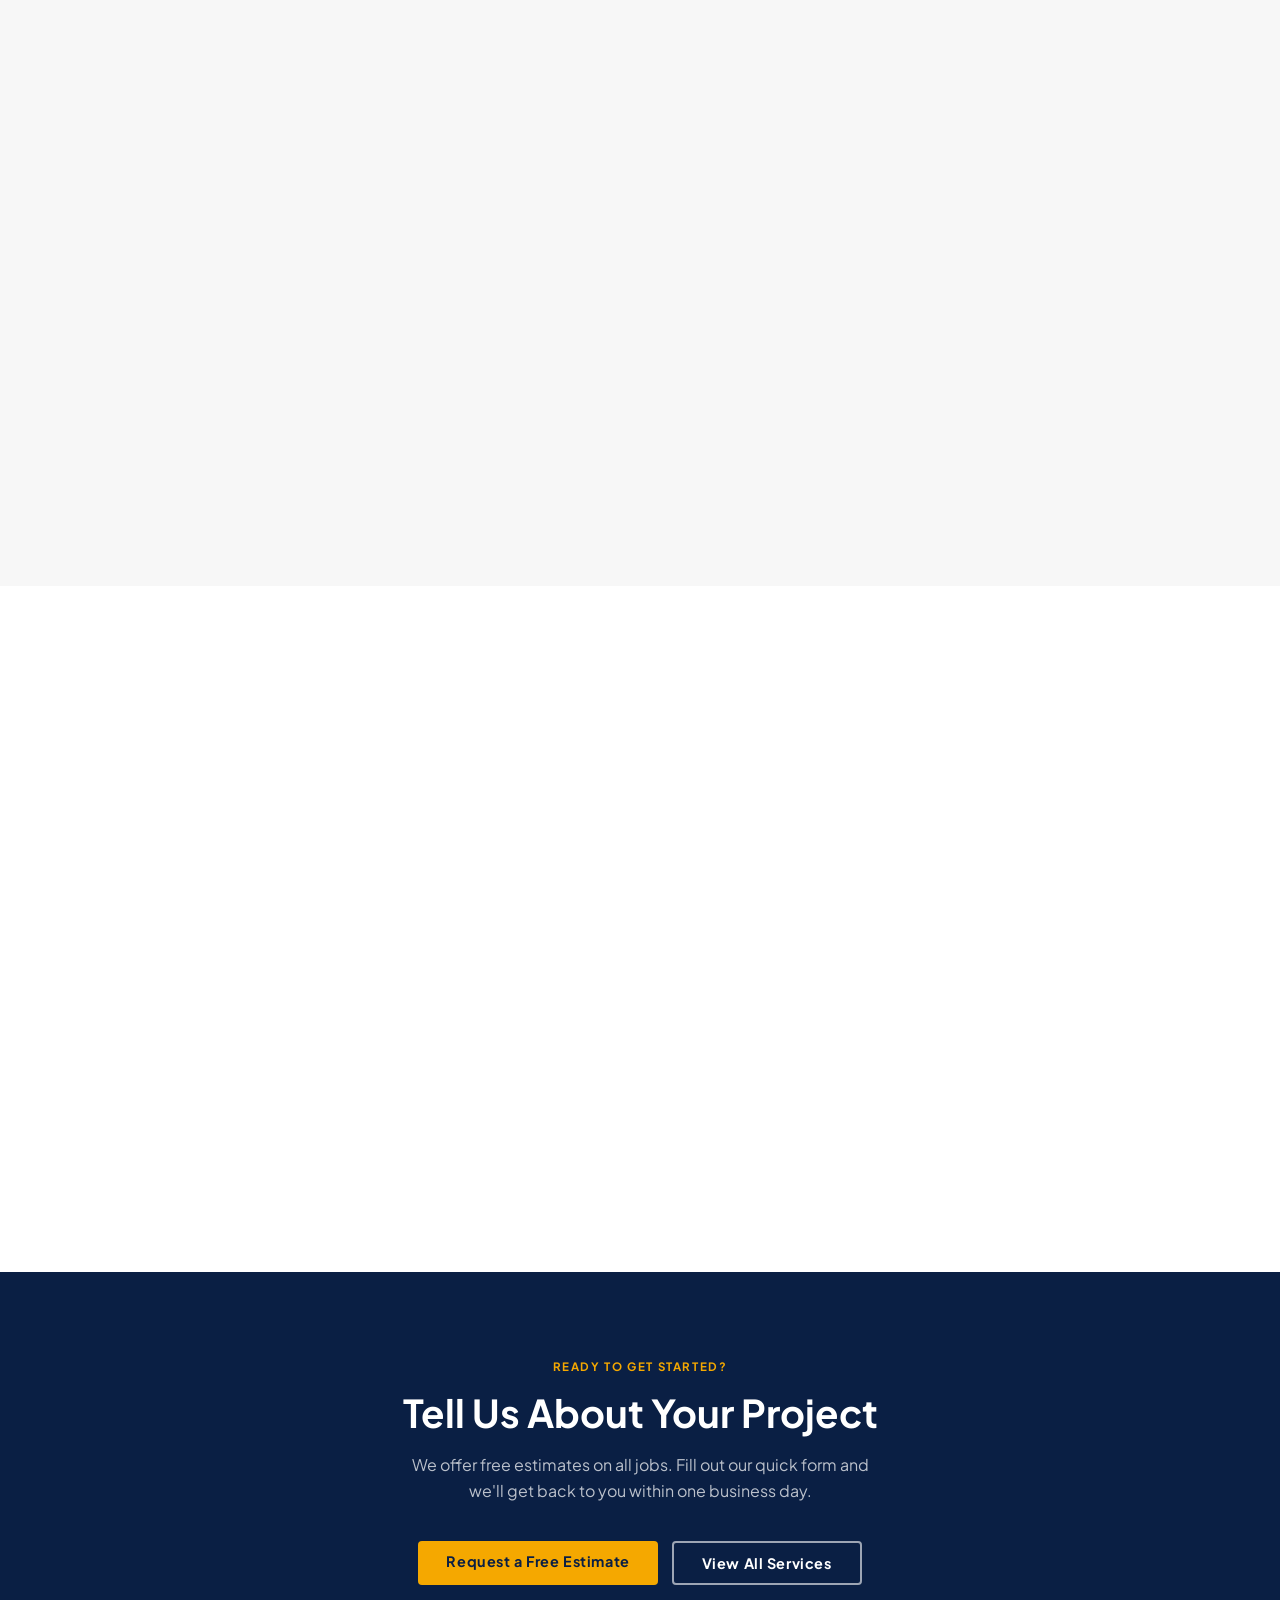
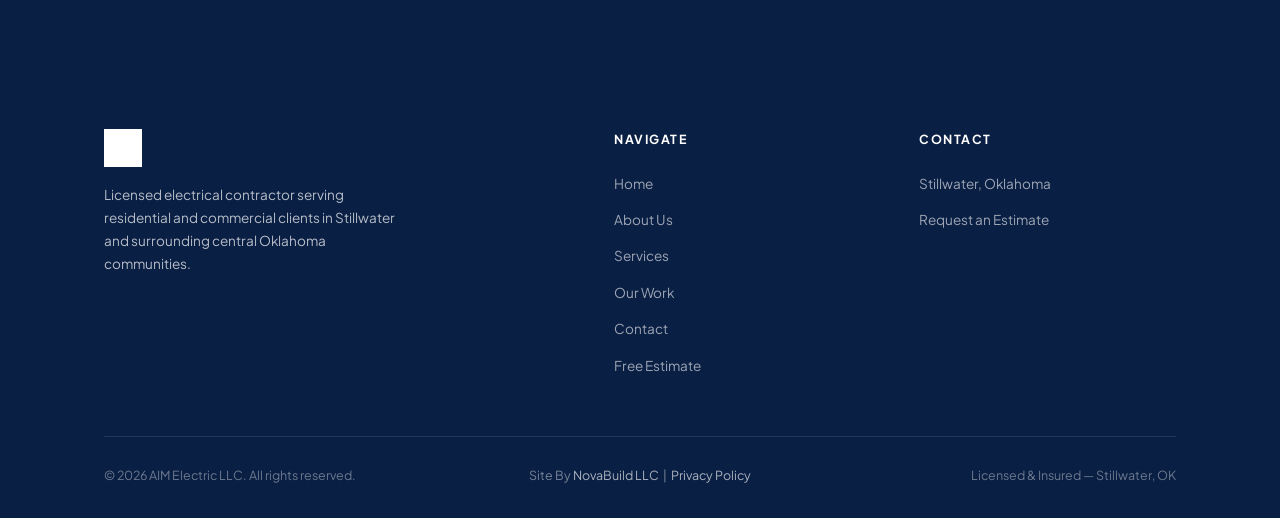
==== commit 71aa9071: "add privacy policy" ====
--- a/index.html
+++ b/index.html
@@ -9,8 +9,31 @@
   <meta property="og:description" content="Licensed electrician serving Stillwater and Edmond, OK.">
   <meta property="og:url" content="https://aimelectric-ok.com/">
   <meta name="viewport" content="width=device-width, initial-scale=1.0" />
+  <link rel="icon" type="image/x-icon" href="favicon.ico" />
+  <link rel="icon" type="image/png" sizes="32x32" href="favicon-32x32.png" />
+  <link rel="icon" type="image/png" sizes="16x16" href="favicon-16x16.png" />
+  <link rel="apple-touch-icon" sizes="180x180" href="apple-touch-icon.png" />
+  <link rel="manifest" href="site.webmanifest" />
   <title>AIM Electric LLC — Licensed Electrical Contractor | Stillwater, OK</title>
   <link rel="stylesheet" href="css/style.css" />
+  <script type="application/ld+json">
+  {
+    "@context": "https://schema.org",
+    "@type": "Electrician",
+    "name": "AIM Electric LLC",
+    "image": "https://aimelectric-ok.com/AIM_Logo.png",
+    "url": "https://aimelectric-ok.com",
+    "telephone": "+14057474475",
+    "address": {
+      "@type": "PostalAddress",
+      "addressLocality": "Stillwater",
+      "addressRegion": "OK",
+      "addressCountry": "US"
+    },
+    "areaServed": ["Stillwater, OK", "Edmond, OK"],
+    "priceRange": "$$"
+  }
+  </script>
 </head>
 <body>
 
@@ -294,12 +317,20 @@
       </div>
       <div class="footer-bottom">
         <span>&copy; 2026 AIM Electric LLC. All rights reserved.</span>
-        <span class="footer-credit">Site By <a href="https://www.novabuildweb.com" target="_blank" rel="noopener noreferrer">NovaBuild LLC</a></span>
+        <span class="footer-credit">Site By <a href="https://www.novabuildweb.com" target="_blank" rel="noopener noreferrer">NovaBuild LLC</a> &nbsp;|&nbsp; <a href="privacy.html">Privacy Policy</a></span>
         <span>Licensed &amp; Insured — Stillwater, OK</span>
       </div>
     </div>
   </footer>
 
-  <script src="js/main.js"></script>
+    <!-- Google tag (gtag.js) -->
+  <script async src="https://www.googletagmanager.com/gtag/js?id=G-17FGVHYV53"></script>
+  <script>
+    window.dataLayer = window.dataLayer || [];
+    function gtag(){dataLayer.push(arguments);}
+    gtag('js', new Date());
+    gtag('config', 'G-17FGVHYV53');
+  </script>
+<script src="js/main.js"></script>
 </body>
 </html>
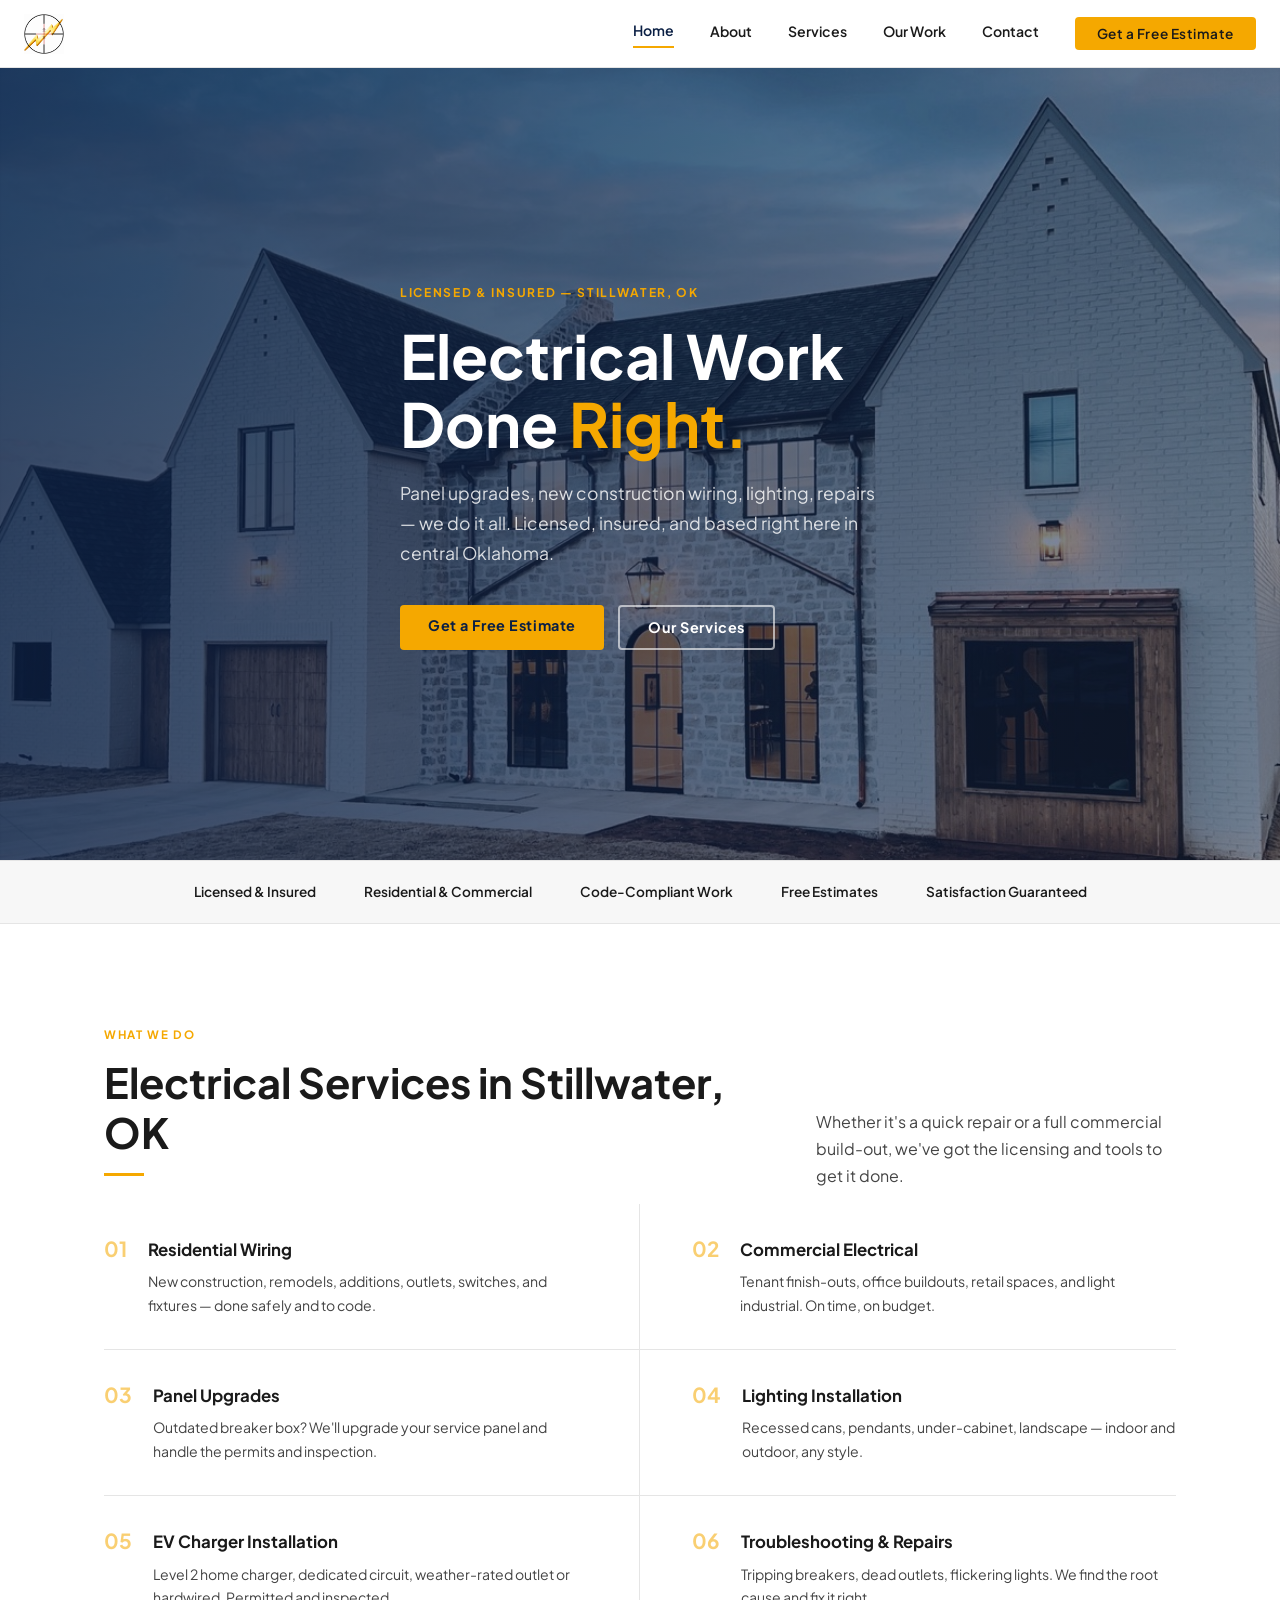
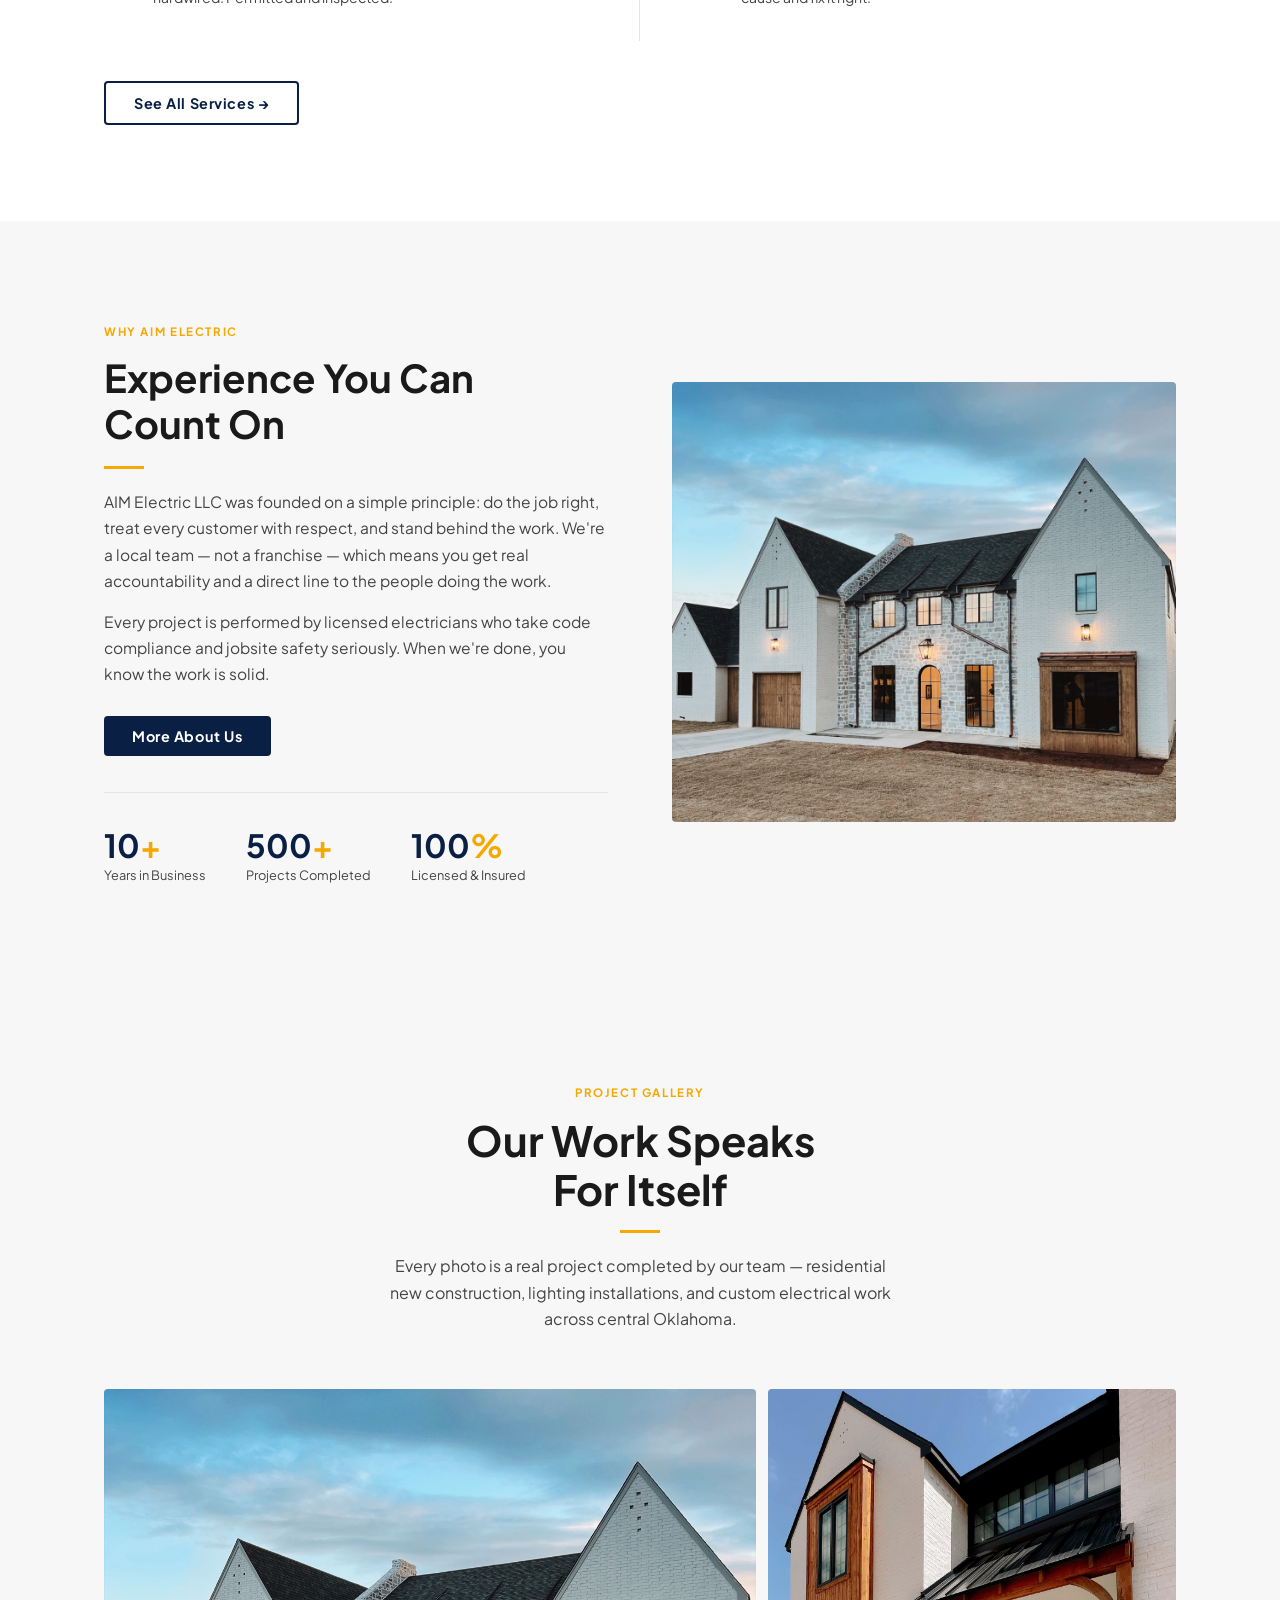
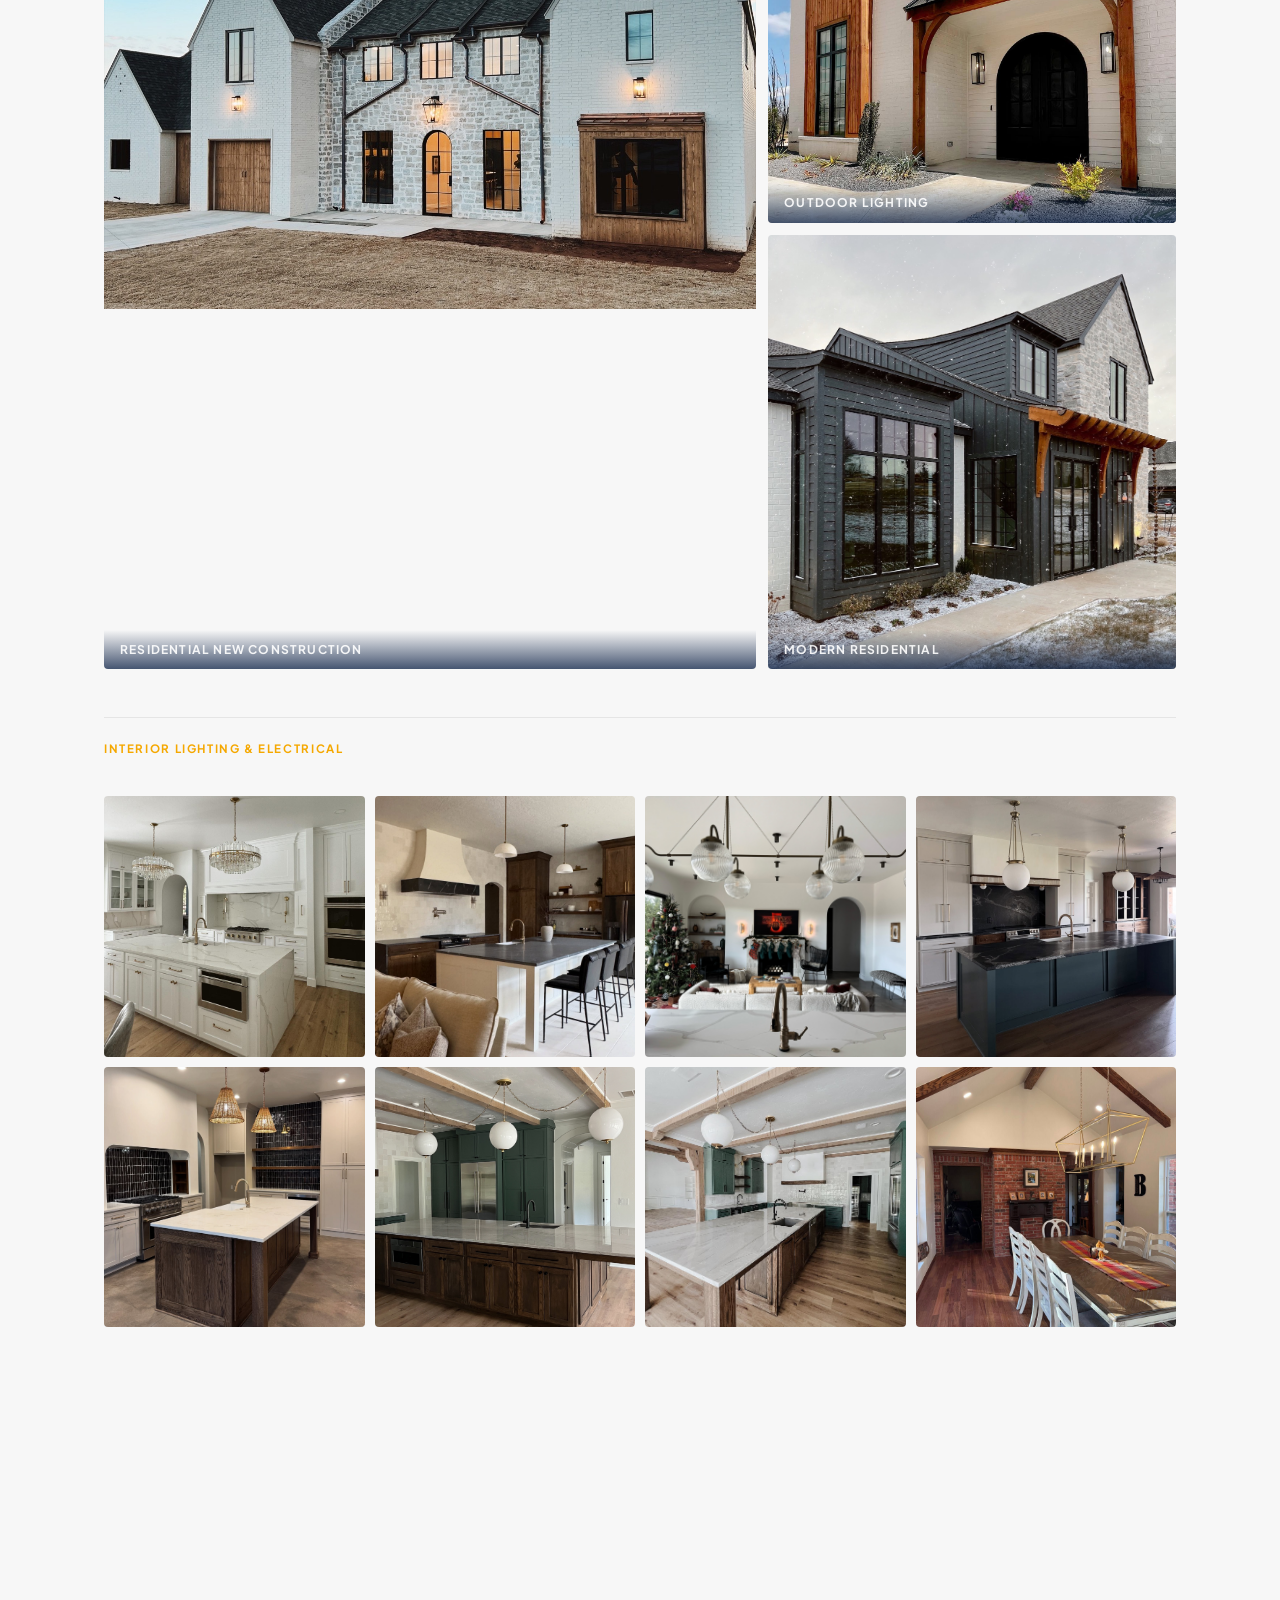
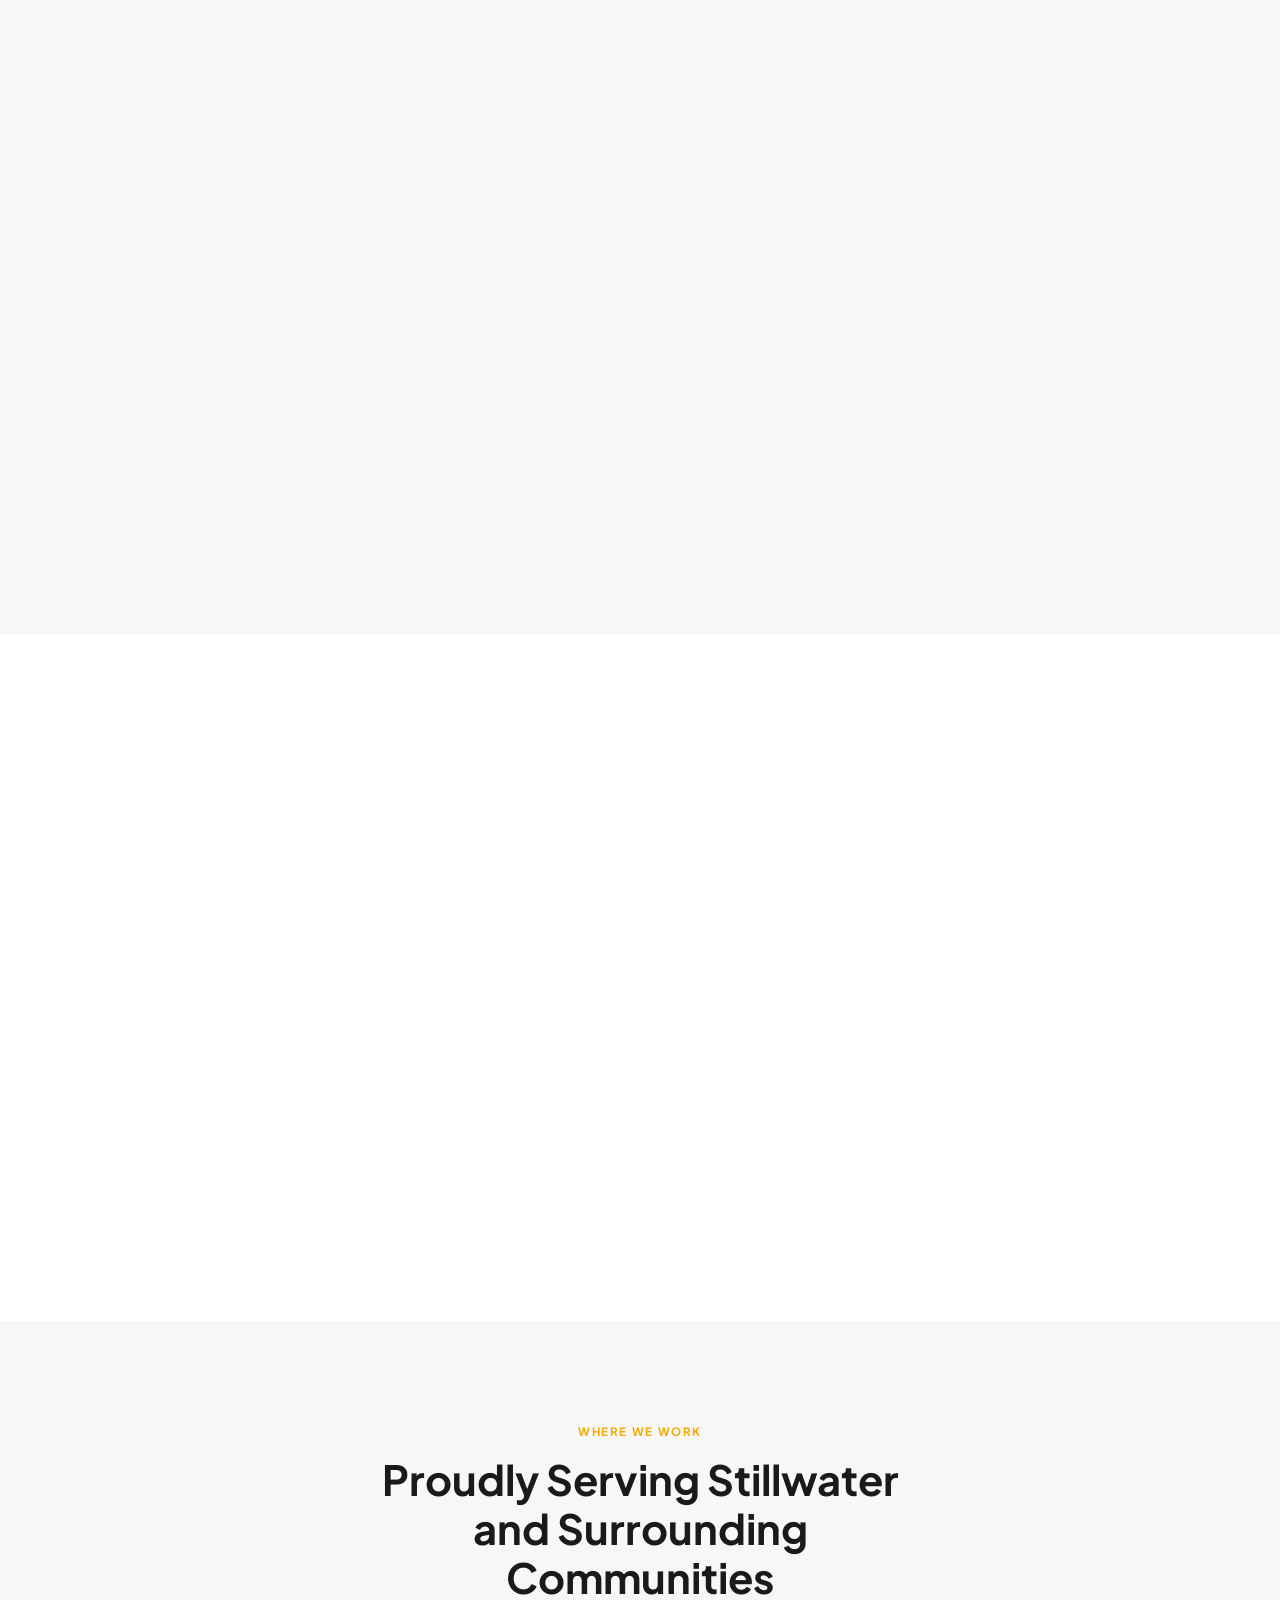
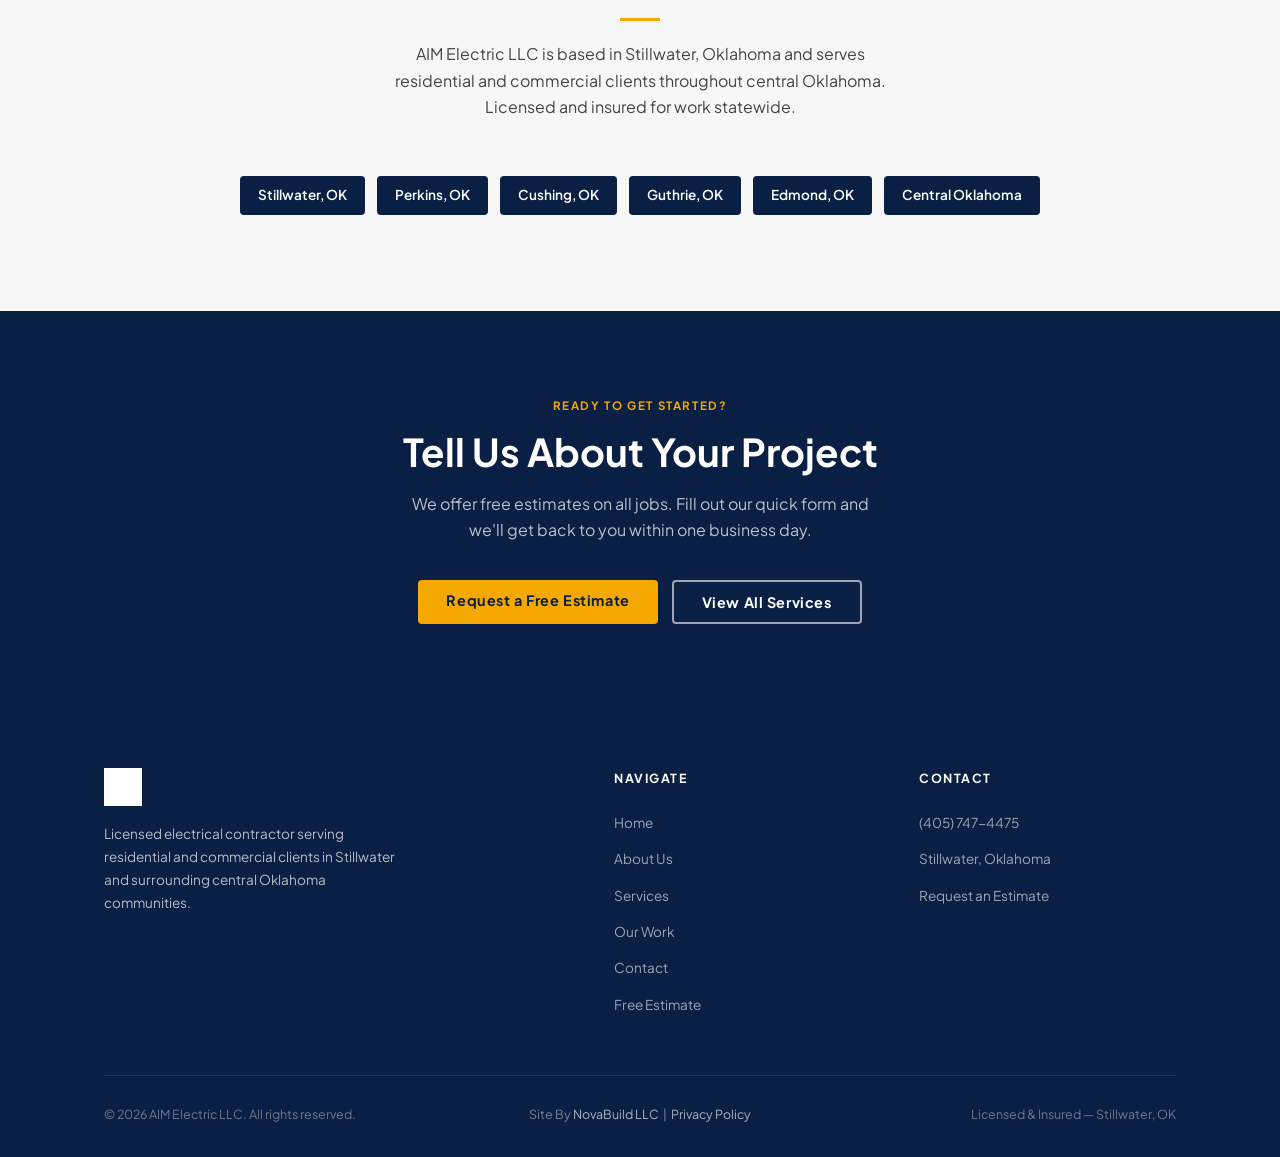
==== commit 160ef0ed: "AIM Electric SEO overhaul — titles, schema, GA4, service area, image compression - Rewrote <title> a" ====
--- a/index.html
+++ b/index.html
@@ -3,10 +3,9 @@
 <head>
   <meta charset="UTF-8" />
   <meta name="google-site-verification" content="HYHI-oByEH_8BcsTdFU4TLCGy7oTAAjwu8lC7OO7nOA" />
-  <meta name="description" content="AIM Electric - Licensed electrician serving the Stillwater and Edmond, OK area. Residential and commercial electrical services.">
-  <meta name="keywords" content="electrician Stillwater OK, electrician Edmond OK, electrical contractor Oklahoma, AIM Electric">
-  <meta property="og:title" content="AIM Electric | Licensed Electrician Oklahoma">
-  <meta property="og:description" content="Licensed electrician serving Stillwater and Edmond, OK.">
+  <meta name="description" content="AIM Electric LLC is a licensed electrician in Stillwater, OK. Residential wiring, panel upgrades, lighting, commercial electrical, and repairs. Free estimates. Serving Stillwater, Perkins, Cushing, Guthrie, and central Oklahoma.">
+  <meta property="og:title" content="AIM Electric LLC | Electrician in Stillwater, OK | Licensed &amp; Insured">
+  <meta property="og:description" content="Licensed electrician in Stillwater, OK. Residential and commercial electrical services — panel upgrades, lighting, new construction, repairs. Free estimates.">
   <meta property="og:url" content="https://aimelectric-ok.com/">
   <meta name="viewport" content="width=device-width, initial-scale=1.0" />
   <link rel="icon" type="image/x-icon" href="favicon.ico" />
@@ -14,7 +13,7 @@
   <link rel="icon" type="image/png" sizes="16x16" href="favicon-16x16.png" />
   <link rel="apple-touch-icon" sizes="180x180" href="apple-touch-icon.png" />
   <link rel="manifest" href="site.webmanifest" />
-  <title>AIM Electric LLC — Licensed Electrical Contractor | Stillwater, OK</title>
+  <title>AIM Electric LLC | Electrician in Stillwater, OK | Licensed &amp; Insured</title>
   <link rel="stylesheet" href="css/style.css" />
   <script type="application/ld+json">
   {
@@ -30,8 +29,21 @@
       "addressRegion": "OK",
       "addressCountry": "US"
     },
-    "areaServed": ["Stillwater, OK", "Edmond, OK"],
-    "priceRange": "$$"
+    "description": "AIM Electric LLC is a licensed and insured electrical contractor based in Stillwater, Oklahoma, serving residential and commercial clients across central Oklahoma.",
+    "areaServed": [
+      {"@type": "City", "name": "Stillwater", "containedInPlace": {"@type": "State", "name": "Oklahoma"}},
+      {"@type": "City", "name": "Perkins", "containedInPlace": {"@type": "State", "name": "Oklahoma"}},
+      {"@type": "City", "name": "Cushing", "containedInPlace": {"@type": "State", "name": "Oklahoma"}},
+      {"@type": "City", "name": "Guthrie", "containedInPlace": {"@type": "State", "name": "Oklahoma"}},
+      {"@type": "City", "name": "Edmond", "containedInPlace": {"@type": "State", "name": "Oklahoma"}}
+    ],
+    "priceRange": "$$",
+    "openingHoursSpecification": {
+      "@type": "OpeningHoursSpecification",
+      "dayOfWeek": ["Monday", "Tuesday", "Wednesday", "Thursday", "Friday"],
+      "opens": "07:00",
+      "closes": "17:00"
+    }
   }
   </script>
 </head>
@@ -99,7 +111,7 @@
       <div class="svc-header fade-up">
         <div>
           <span class="section-label">What We Do</span>
-          <h2>What We Handle</h2>
+          <h2>Electrical Services in Stillwater, OK</h2>
           <div class="divider"></div>
         </div>
         <p class="svc-header-sub">Whether it's a quick repair or a full commercial build-out, we've got the licensing and tools to get it done.</p>
@@ -181,7 +193,7 @@
           </div>
         </div>
         <div class="why-right fade-up delay-2">
-          <img src="Photos/aim-pic-14.jpg" alt="Custom residential electrical — AIM Electric" />
+          <img src="Photos/aim-pic-14.jpg" alt="Custom residential electrical work in Stillwater, OK — AIM Electric LLC" />
         </div>
       </div>
     </div>
@@ -200,7 +212,7 @@
       <!-- Exterior Feature Row -->
       <div class="work-feature-grid fade-up">
         <div class="work-feature-main">
-          <img src="Photos/aim-pic-14.jpg" alt="Residential new construction exterior — AIM Electric" />
+          <img src="Photos/aim-pic-14.jpg" alt="Residential new construction electrical — AIM Electric LLC, Stillwater OK" />
           <div class="work-feature-label">Residential New Construction</div>
         </div>
         <div class="work-feature-stack">
@@ -275,6 +287,26 @@
     </div>
   </section>
 
+  <!-- ═══ SERVICE AREA ═══ -->
+  <section class="section section-gray">
+    <div class="container">
+      <div class="section-heading centered fade-up">
+        <span class="section-label">Where We Work</span>
+        <h2>Proudly Serving Stillwater<br>and Surrounding Communities</h2>
+        <div class="divider centered"></div>
+        <p>AIM Electric LLC is based in Stillwater, Oklahoma and serves residential and commercial clients throughout central Oklahoma. Licensed and insured for work statewide.</p>
+      </div>
+      <div class="fade-up" style="display:flex;flex-wrap:wrap;gap:12px;justify-content:center;margin-top:28px;">
+        <span style="padding:8px 18px;background:var(--navy);color:#fff;border-radius:4px;font-size:0.85rem;font-weight:600;">Stillwater, OK</span>
+        <span style="padding:8px 18px;background:var(--navy);color:#fff;border-radius:4px;font-size:0.85rem;font-weight:600;">Perkins, OK</span>
+        <span style="padding:8px 18px;background:var(--navy);color:#fff;border-radius:4px;font-size:0.85rem;font-weight:600;">Cushing, OK</span>
+        <span style="padding:8px 18px;background:var(--navy);color:#fff;border-radius:4px;font-size:0.85rem;font-weight:600;">Guthrie, OK</span>
+        <span style="padding:8px 18px;background:var(--navy);color:#fff;border-radius:4px;font-size:0.85rem;font-weight:600;">Edmond, OK</span>
+        <span style="padding:8px 18px;background:var(--navy);color:#fff;border-radius:4px;font-size:0.85rem;font-weight:600;">Central Oklahoma</span>
+      </div>
+    </div>
+  </section>
+
   <!-- ═══ CTA STRIP ═══ -->
   <section class="cta-strip">
     <div class="container">
@@ -310,6 +342,7 @@
         <div class="footer-col">
           <h4>Contact</h4>
           <ul>
+            <li><a href="tel:+14057474475">(405) 747-4475</a></li>
             <li><a href="contact.html">Stillwater, Oklahoma</a></li>
             <li><a href="contact.html">Request an Estimate</a></li>
           </ul>
--- a/css/style.css
+++ b/css/style.css
@@ -67,8 +67,7 @@
   height: 68px;
 }
 .nav-inner {
-  max-width: 1120px;
-  margin: 0 auto;
+  width: 100%;
   padding: 0 24px;
   height: 100%;
   display: flex;
